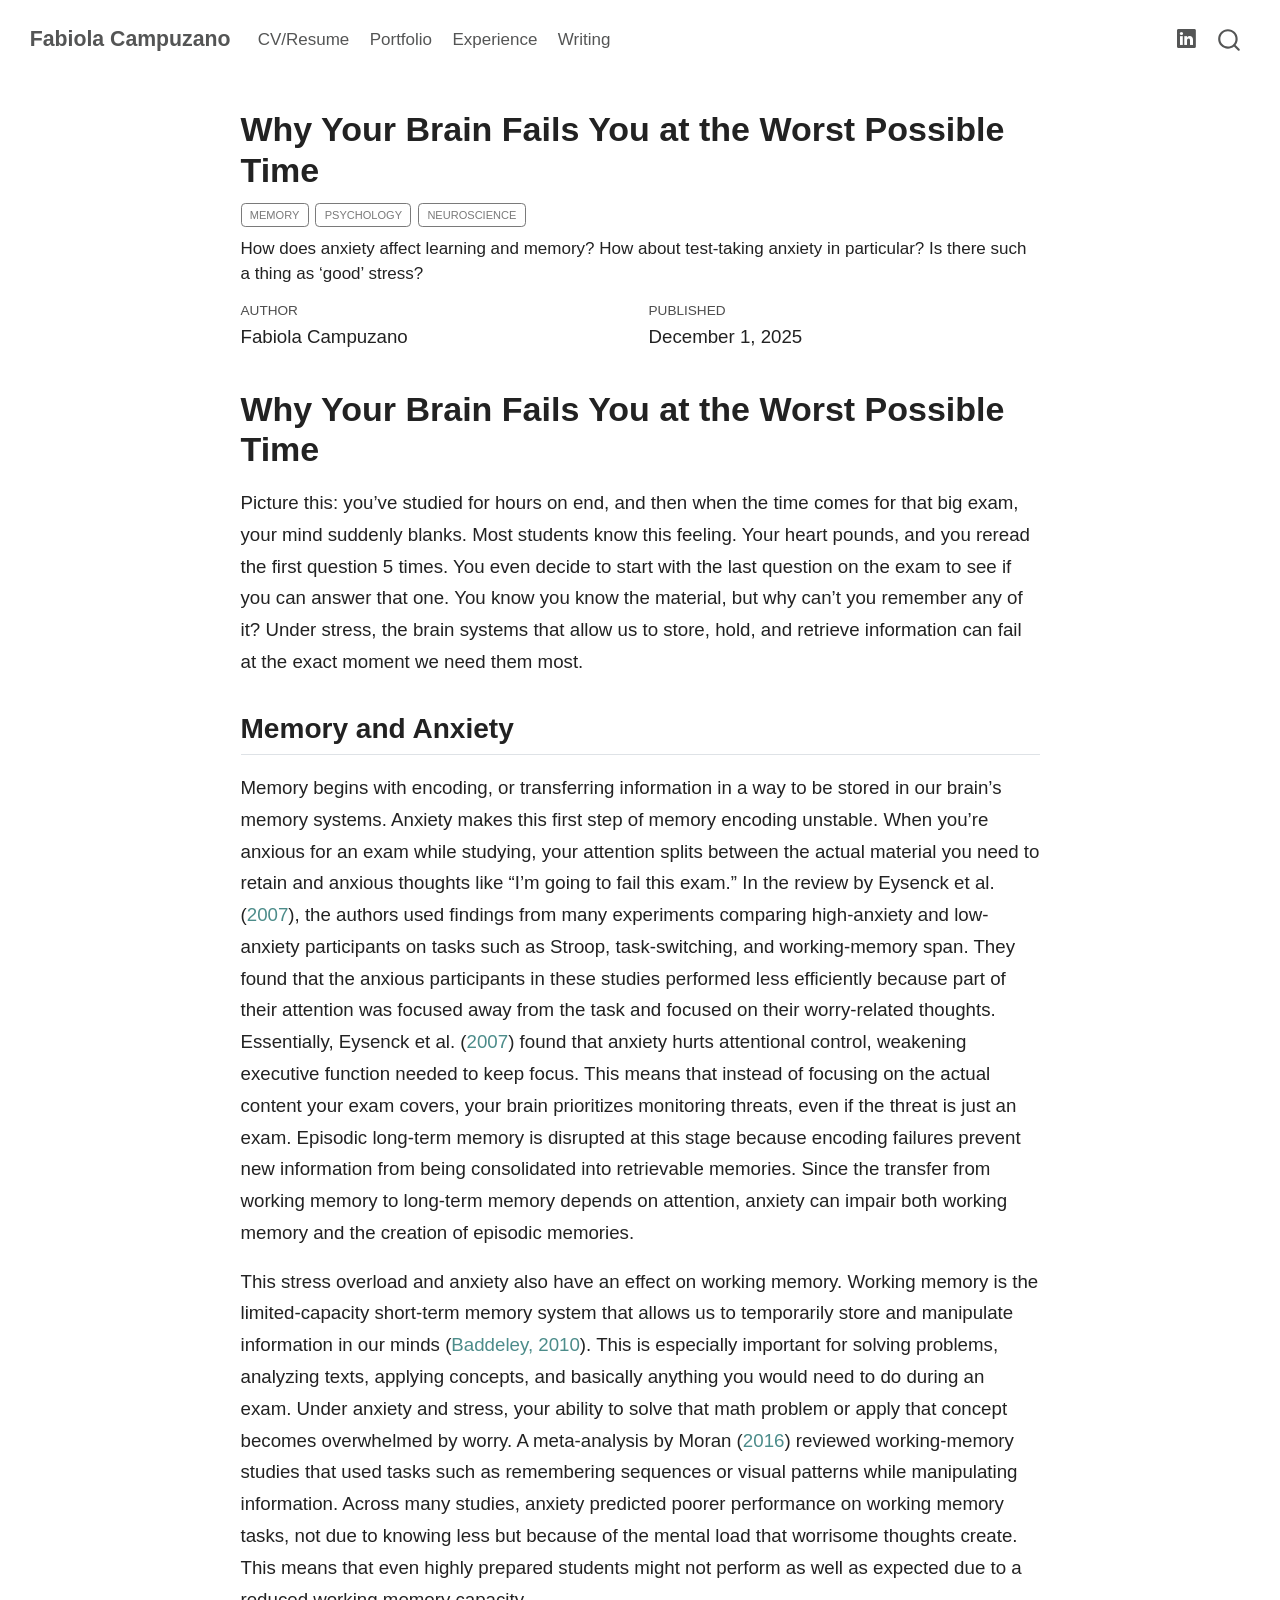
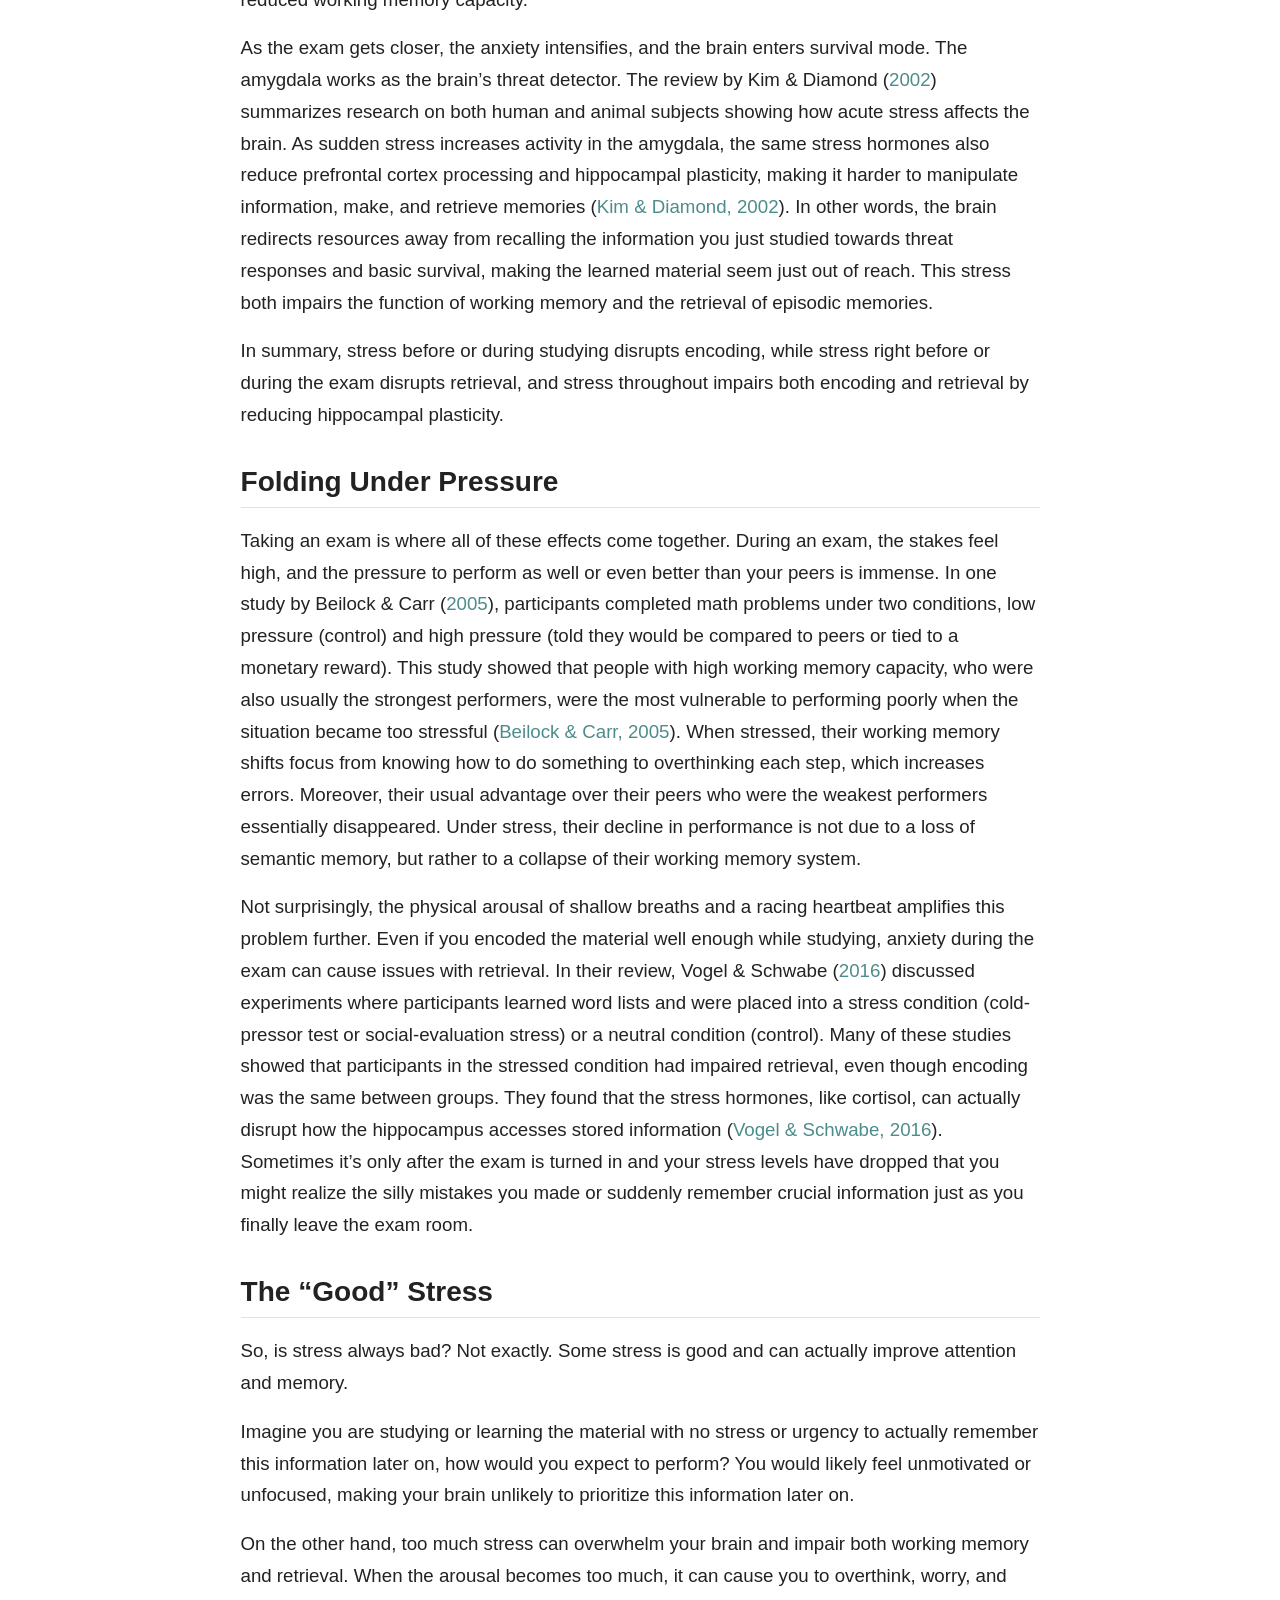
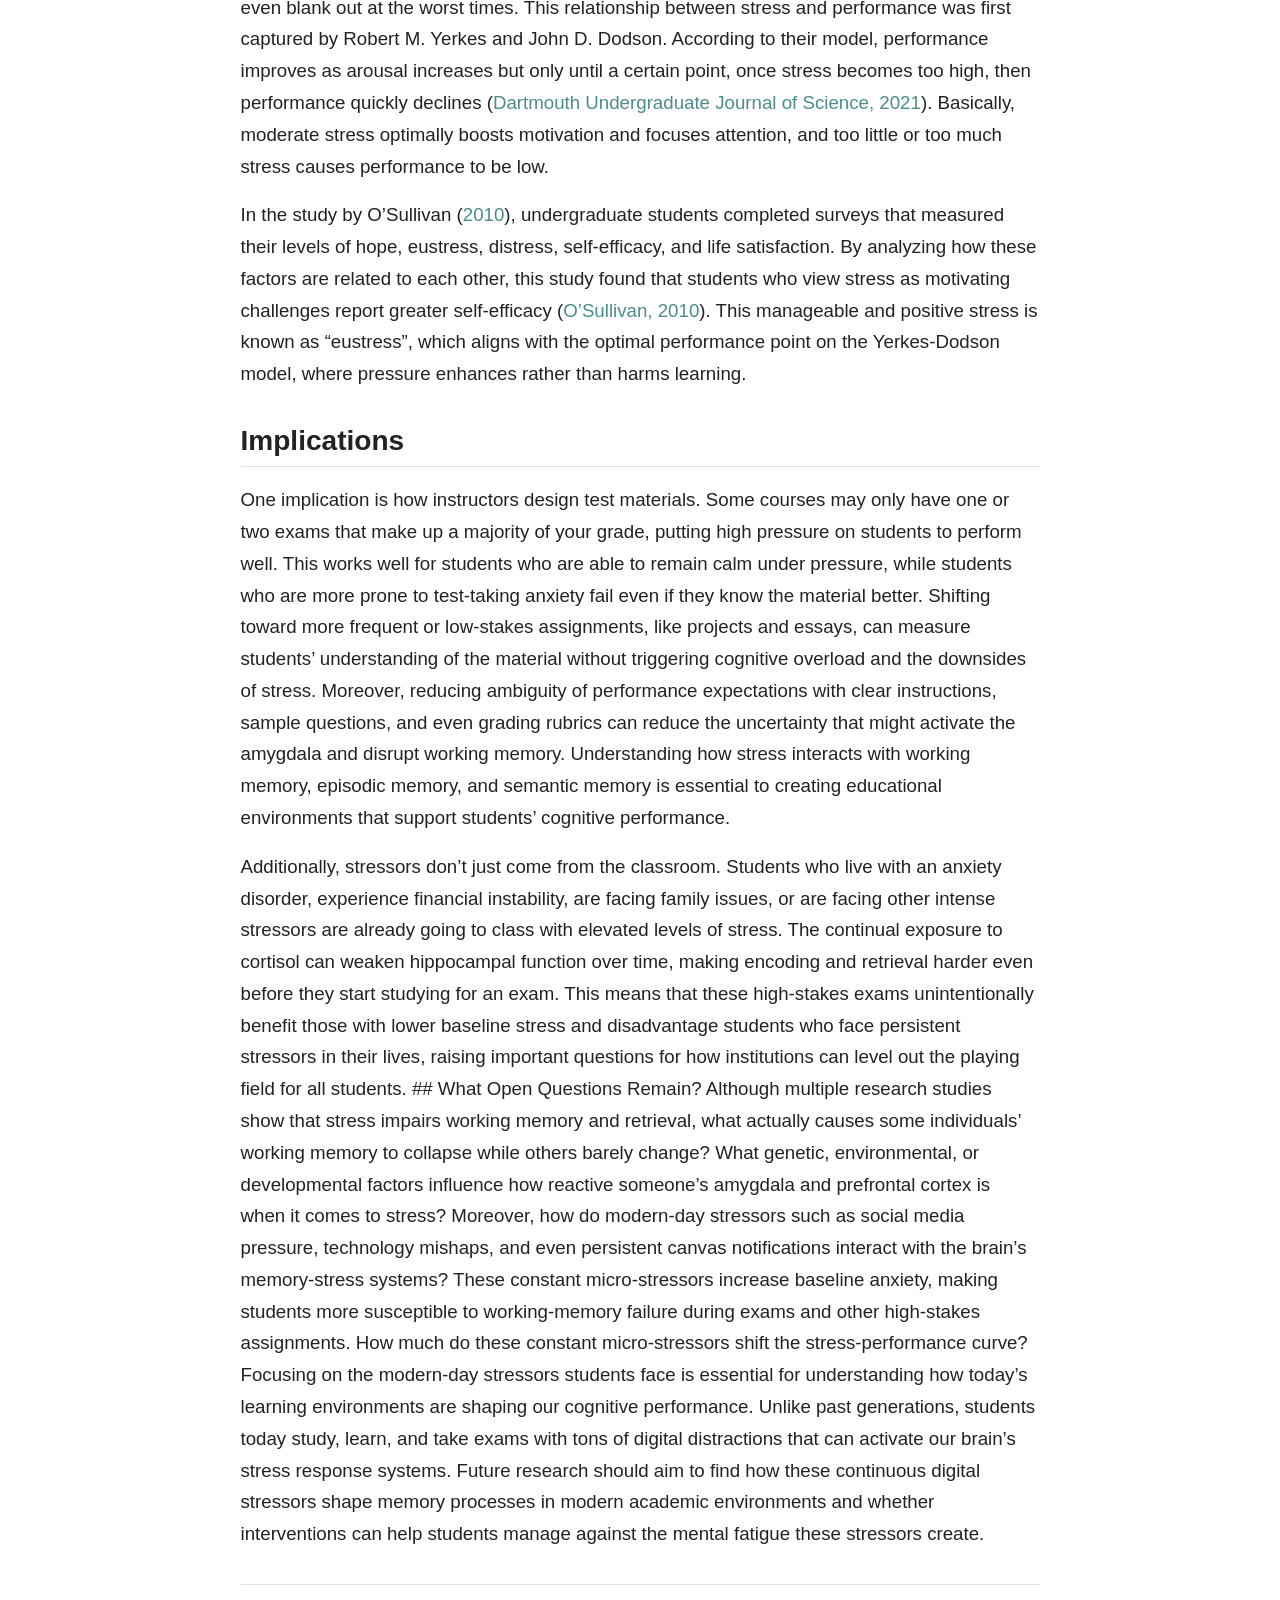
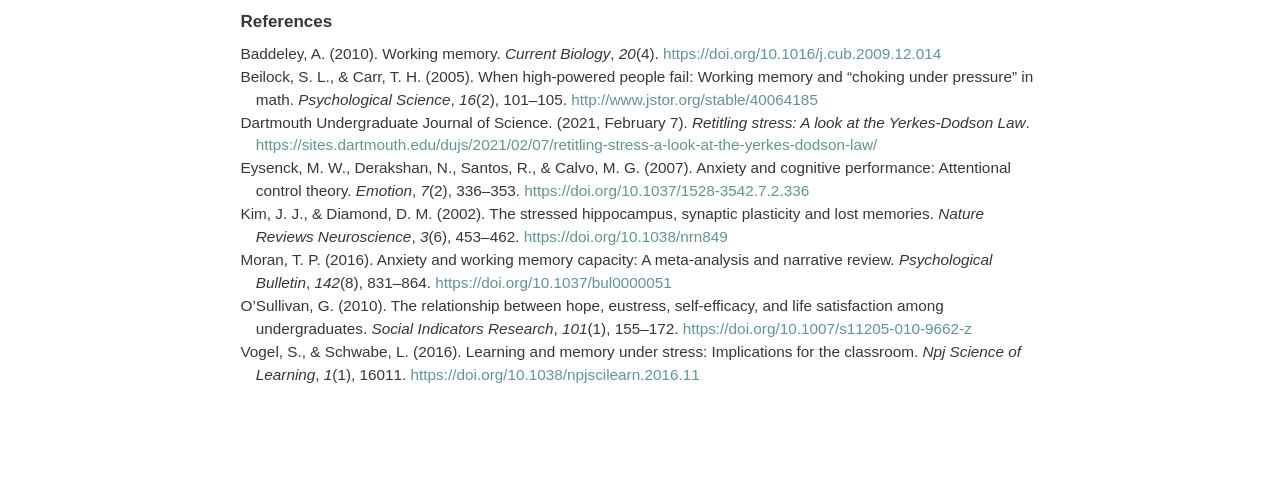
==== docs/articles/stress-memory/index.html @ bc07ebe5 "Add science writing section." ====
<!DOCTYPE html>
<html xmlns="http://www.w3.org/1999/xhtml" lang="en" xml:lang="en"><head>

<meta charset="utf-8">
<meta name="generator" content="quarto-1.8.27">

<meta name="viewport" content="width=device-width, initial-scale=1.0, user-scalable=yes">

<meta name="author" content="Fabiola Campuzano">
<meta name="dcterms.date" content="2025-12-01">
<meta name="description" content="How does anxiety affect learning and memory? How about test-taking anxiety in particular? Is there such a thing as ‘good’ stress?">

<title>Why Your Brain Fails You at the Worst Possible Time – Fabiola Campuzano</title>
<style>
code{white-space: pre-wrap;}
span.smallcaps{font-variant: small-caps;}
div.columns{display: flex; gap: min(4vw, 1.5em);}
div.column{flex: auto; overflow-x: auto;}
div.hanging-indent{margin-left: 1.5em; text-indent: -1.5em;}
ul.task-list{list-style: none;}
ul.task-list li input[type="checkbox"] {
  width: 0.8em;
  margin: 0 0.8em 0.2em -1em; /* quarto-specific, see https://github.com/quarto-dev/quarto-cli/issues/4556 */ 
  vertical-align: middle;
}
/* CSS for citations */
div.csl-bib-body { }
div.csl-entry {
  clear: both;
  margin-bottom: 0em;
}
.hanging-indent div.csl-entry {
  margin-left:2em;
  text-indent:-2em;
}
div.csl-left-margin {
  min-width:2em;
  float:left;
}
div.csl-right-inline {
  margin-left:2em;
  padding-left:1em;
}
div.csl-indent {
  margin-left: 2em;
}</style>


<script src="../../site_libs/quarto-nav/quarto-nav.js"></script>
<script src="../../site_libs/quarto-nav/headroom.min.js"></script>
<script src="../../site_libs/clipboard/clipboard.min.js"></script>
<script src="../../site_libs/quarto-search/autocomplete.umd.js"></script>
<script src="../../site_libs/quarto-search/fuse.min.js"></script>
<script src="../../site_libs/quarto-search/quarto-search.js"></script>
<meta name="quarto:offset" content="../../">
<script src="../../site_libs/quarto-html/quarto.js" type="module"></script>
<script src="../../site_libs/quarto-html/tabsets/tabsets.js" type="module"></script>
<script src="../../site_libs/quarto-html/axe/axe-check.js" type="module"></script>
<script src="../../site_libs/quarto-html/popper.min.js"></script>
<script src="../../site_libs/quarto-html/tippy.umd.min.js"></script>
<script src="../../site_libs/quarto-html/anchor.min.js"></script>
<link href="../../site_libs/quarto-html/tippy.css" rel="stylesheet">
<link href="../../site_libs/quarto-html/quarto-syntax-highlighting-ed96de9b727972fe78a7b5d16c58bf87.css" rel="stylesheet" id="quarto-text-highlighting-styles">
<script src="../../site_libs/bootstrap/bootstrap.min.js"></script>
<link href="../../site_libs/bootstrap/bootstrap-icons.css" rel="stylesheet">
<link href="../../site_libs/bootstrap/bootstrap-5b4ad623e5705c0698d39aec6f10cf02.min.css" rel="stylesheet" append-hash="true" id="quarto-bootstrap" data-mode="light">
<script id="quarto-search-options" type="application/json">{
  "location": "navbar",
  "copy-button": false,
  "collapse-after": 3,
  "panel-placement": "end",
  "type": "overlay",
  "limit": 50,
  "keyboard-shortcut": [
    "f",
    "/",
    "s"
  ],
  "show-item-context": false,
  "language": {
    "search-no-results-text": "No results",
    "search-matching-documents-text": "matching documents",
    "search-copy-link-title": "Copy link to search",
    "search-hide-matches-text": "Hide additional matches",
    "search-more-match-text": "more match in this document",
    "search-more-matches-text": "more matches in this document",
    "search-clear-button-title": "Clear",
    "search-text-placeholder": "",
    "search-detached-cancel-button-title": "Cancel",
    "search-submit-button-title": "Submit",
    "search-label": "Search"
  }
}</script>


<link rel="stylesheet" href="../../styles.css">
</head>

<body class="nav-fixed fullcontent quarto-light">

<div id="quarto-search-results"></div>
  <header id="quarto-header" class="headroom fixed-top">
    <nav class="navbar navbar-expand-lg " data-bs-theme="dark">
      <div class="navbar-container container-fluid">
      <div class="navbar-brand-container mx-auto">
    <a class="navbar-brand" href="../../index.html">
    <span class="navbar-title">Fabiola Campuzano</span>
    </a>
  </div>
            <div id="quarto-search" class="" title="Search"></div>
          <button class="navbar-toggler" type="button" data-bs-toggle="collapse" data-bs-target="#navbarCollapse" aria-controls="navbarCollapse" role="menu" aria-expanded="false" aria-label="Toggle navigation" onclick="if (window.quartoToggleHeadroom) { window.quartoToggleHeadroom(); }">
  <span class="navbar-toggler-icon"></span>
</button>
          <div class="collapse navbar-collapse" id="navbarCollapse">
            <ul class="navbar-nav navbar-nav-scroll me-auto">
  <li class="nav-item">
    <a class="nav-link" href="../../files/fabiola_campuzano_resume.pdf"> 
<span class="menu-text">CV/Resume</span></a>
  </li>  
  <li class="nav-item">
    <a class="nav-link" href="../../projects.html"> 
<span class="menu-text">Portfolio</span></a>
  </li>  
  <li class="nav-item">
    <a class="nav-link" href="../../experience.html"> 
<span class="menu-text">Experience</span></a>
  </li>  
  <li class="nav-item">
    <a class="nav-link" href="../../writing.html"> 
<span class="menu-text">Writing</span></a>
  </li>  
</ul>
            <ul class="navbar-nav navbar-nav-scroll ms-auto">
  <li class="nav-item compact">
    <a class="nav-link" href="https://www.linkedin.com/in/fabiolacampuzano/"> <i class="bi bi-linkedin" role="img">
</i> 
<span class="menu-text"></span></a>
  </li>  
</ul>
          </div> <!-- /navcollapse -->
            <div class="quarto-navbar-tools">
</div>
      </div> <!-- /container-fluid -->
    </nav>
</header>
<!-- content -->
<div id="quarto-content" class="quarto-container page-columns page-rows-contents page-layout-article page-navbar">
<!-- sidebar -->
<!-- margin-sidebar -->
    
<!-- main -->
<main class="content" id="quarto-document-content">

<header id="title-block-header" class="quarto-title-block default">
<div class="quarto-title">
<h1 class="title">Why Your Brain Fails You at the Worst Possible Time</h1>
  <div class="quarto-categories">
    <div class="quarto-category">Memory</div>
    <div class="quarto-category">Psychology</div>
    <div class="quarto-category">Neuroscience</div>
  </div>
  </div>

<div>
  <div class="description">
    How does anxiety affect learning and memory? How about test-taking anxiety in particular? Is there such a thing as ‘good’ stress?
  </div>
</div>


<div class="quarto-title-meta">

    <div>
    <div class="quarto-title-meta-heading">Author</div>
    <div class="quarto-title-meta-contents">
             <p>Fabiola Campuzano </p>
          </div>
  </div>
    
    <div>
    <div class="quarto-title-meta-heading">Published</div>
    <div class="quarto-title-meta-contents">
      <p class="date">December 1, 2025</p>
    </div>
  </div>
  
    
  </div>
  


</header>


<section id="why-your-brain-fails-you-at-the-worst-possible-time" class="level1">
<h1>Why Your Brain Fails You at the Worst Possible Time</h1>
<p>Picture this: you’ve studied for hours on end, and then when the time comes for that big exam, your mind suddenly blanks. Most students know this feeling. Your heart pounds, and you reread the first question 5 times. You even decide to start with the last question on the exam to see if you can answer that one. You know you know the material, but why can’t you remember any of it? Under stress, the brain systems that allow us to store, hold, and retrieve information can fail at the exact moment we need them most.</p>
<section id="memory-and-anxiety" class="level2">
<h2 class="anchored" data-anchor-id="memory-and-anxiety">Memory and Anxiety</h2>
<p>Memory begins with encoding, or transferring information in a way to be stored in our brain’s memory systems. Anxiety makes this first step of memory encoding unstable. When you’re anxious for an exam while studying, your attention splits between the actual material you need to retain and anxious thoughts like “I’m going to fail this exam.” In the review by <span class="citation" data-cites="eysenck2007">Eysenck et al. (<a href="#ref-eysenck2007" role="doc-biblioref">2007</a>)</span>, the authors used findings from many experiments comparing high-anxiety and low-anxiety participants on tasks such as Stroop, task-switching, and working-memory span. They found that the anxious participants in these studies performed less efficiently because part of their attention was focused away from the task and focused on their worry-related thoughts. Essentially, <span class="citation" data-cites="eysenck2007">Eysenck et al. (<a href="#ref-eysenck2007" role="doc-biblioref">2007</a>)</span> found that anxiety hurts attentional control, weakening executive function needed to keep focus. This means that instead of focusing on the actual content your exam covers, your brain prioritizes monitoring threats, even if the threat is just an exam. Episodic long-term memory is disrupted at this stage because encoding failures prevent new information from being consolidated into retrievable memories. Since the transfer from working memory to long-term memory depends on attention, anxiety can impair both working memory and the creation of episodic memories.</p>
<p>This stress overload and anxiety also have an effect on working memory. Working memory is the limited-capacity short-term memory system that allows us to temporarily store and manipulate information in our minds <span class="citation" data-cites="baddeley2010">(<a href="#ref-baddeley2010" role="doc-biblioref">Baddeley, 2010</a>)</span>. This is especially important for solving problems, analyzing texts, applying concepts, and basically anything you would need to do during an exam. Under anxiety and stress, your ability to solve that math problem or apply that concept becomes overwhelmed by worry. A meta-analysis by <span class="citation" data-cites="moran2016">Moran (<a href="#ref-moran2016" role="doc-biblioref">2016</a>)</span> reviewed working-memory studies that used tasks such as remembering sequences or visual patterns while manipulating information. Across many studies, anxiety predicted poorer performance on working memory tasks, not due to knowing less but because of the mental load that worrisome thoughts create. This means that even highly prepared students might not perform as well as expected due to a reduced working memory capacity.</p>
<p>As the exam gets closer, the anxiety intensifies, and the brain enters survival mode. The amygdala works as the brain’s threat detector. The review by <span class="citation" data-cites="kim2002">Kim &amp; Diamond (<a href="#ref-kim2002" role="doc-biblioref">2002</a>)</span> summarizes research on both human and animal subjects showing how acute stress affects the brain. As sudden stress increases activity in the amygdala, the same stress hormones also reduce prefrontal cortex processing and hippocampal plasticity, making it harder to manipulate information, make, and retrieve memories <span class="citation" data-cites="kim2002">(<a href="#ref-kim2002" role="doc-biblioref">Kim &amp; Diamond, 2002</a>)</span>. In other words, the brain redirects resources away from recalling the information you just studied towards threat responses and basic survival, making the learned material seem just out of reach. This stress both impairs the function of working memory and the retrieval of episodic memories.</p>
<p>In summary, stress before or during studying disrupts encoding, while stress right before or during the exam disrupts retrieval, and stress throughout impairs both encoding and retrieval by reducing hippocampal plasticity.</p>
</section>
<section id="folding-under-pressure" class="level2">
<h2 class="anchored" data-anchor-id="folding-under-pressure">Folding Under Pressure</h2>
<p>Taking an exam is where all of these effects come together. During an exam, the stakes feel high, and the pressure to perform as well or even better than your peers is immense. In one study by <span class="citation" data-cites="beilock2005">Beilock &amp; Carr (<a href="#ref-beilock2005" role="doc-biblioref">2005</a>)</span>, participants completed math problems under two conditions, low pressure (control) and high pressure (told they would be compared to peers or tied to a monetary reward). This study showed that people with high working memory capacity, who were also usually the strongest performers, were the most vulnerable to performing poorly when the situation became too stressful <span class="citation" data-cites="beilock2005">(<a href="#ref-beilock2005" role="doc-biblioref">Beilock &amp; Carr, 2005</a>)</span>. When stressed, their working memory shifts focus from knowing how to do something to overthinking each step, which increases errors. Moreover, their usual advantage over their peers who were the weakest performers essentially disappeared. Under stress, their decline in performance is not due to a loss of semantic memory, but rather to a collapse of their working memory system.</p>
<p>Not surprisingly, the physical arousal of shallow breaths and a racing heartbeat amplifies this problem further. Even if you encoded the material well enough while studying, anxiety during the exam can cause issues with retrieval. In their review, <span class="citation" data-cites="vogel2016">Vogel &amp; Schwabe (<a href="#ref-vogel2016" role="doc-biblioref">2016</a>)</span> discussed experiments where participants learned word lists and were placed into a stress condition (cold-pressor test or social-evaluation stress) or a neutral condition (control). Many of these studies showed that participants in the stressed condition had impaired retrieval, even though encoding was the same between groups. They found that the stress hormones, like cortisol, can actually disrupt how the hippocampus accesses stored information <span class="citation" data-cites="vogel2016">(<a href="#ref-vogel2016" role="doc-biblioref">Vogel &amp; Schwabe, 2016</a>)</span>. Sometimes it’s only after the exam is turned in and your stress levels have dropped that you might realize the silly mistakes you made or suddenly remember crucial information just as you finally leave the exam room.</p>
</section>
<section id="the-good-stress" class="level2">
<h2 class="anchored" data-anchor-id="the-good-stress">The “Good” Stress</h2>
<p>So, is stress always bad? Not exactly. Some stress is good and can actually improve attention and memory.</p>
<p>Imagine you are studying or learning the material with no stress or urgency to actually remember this information later on, how would you expect to perform? You would likely feel unmotivated or unfocused, making your brain unlikely to prioritize this information later on.</p>
<p>On the other hand, too much stress can overwhelm your brain and impair both working memory and retrieval. When the arousal becomes too much, it can cause you to overthink, worry, and even blank out at the worst times. This relationship between stress and performance was first captured by Robert M. Yerkes and John D. Dodson. According to their model, performance improves as arousal increases but only until a certain point, once stress becomes too high, then performance quickly declines <span class="citation" data-cites="dartmouth2021">(<a href="#ref-dartmouth2021" role="doc-biblioref">Dartmouth Undergraduate Journal of Science, 2021</a>)</span>. Basically, moderate stress optimally boosts motivation and focuses attention, and too little or too much stress causes performance to be low.</p>
<p>In the study by <span class="citation" data-cites="osullivan2010">O’Sullivan (<a href="#ref-osullivan2010" role="doc-biblioref">2010</a>)</span>, undergraduate students completed surveys that measured their levels of hope, eustress, distress, self-efficacy, and life satisfaction. By analyzing how these factors are related to each other, this study found that students who view stress as motivating challenges report greater self-efficacy <span class="citation" data-cites="osullivan2010">(<a href="#ref-osullivan2010" role="doc-biblioref">O’Sullivan, 2010</a>)</span>. This manageable and positive stress is known as “eustress”, which aligns with the optimal performance point on the Yerkes-Dodson model, where pressure enhances rather than harms learning.</p>
</section>
<section id="implications" class="level2">
<h2 class="anchored" data-anchor-id="implications">Implications</h2>
<p>One implication is how instructors design test materials. Some courses may only have one or two exams that make up a majority of your grade, putting high pressure on students to perform well. This works well for students who are able to remain calm under pressure, while students who are more prone to test-taking anxiety fail even if they know the material better. Shifting toward more frequent or low-stakes assignments, like projects and essays, can measure students’ understanding of the material without triggering cognitive overload and the downsides of stress. Moreover, reducing ambiguity of performance expectations with clear instructions, sample questions, and even grading rubrics can reduce the uncertainty that might activate the amygdala and disrupt working memory. Understanding how stress interacts with working memory, episodic memory, and semantic memory is essential to creating educational environments that support students’ cognitive performance.</p>
<p>Additionally, stressors don’t just come from the classroom. Students who live with an anxiety disorder, experience financial instability, are facing family issues, or are facing other intense stressors are already going to class with elevated levels of stress. The continual exposure to cortisol can weaken hippocampal function over time, making encoding and retrieval harder even before they start studying for an exam. This means that these high-stakes exams unintentionally benefit those with lower baseline stress and disadvantage students who face persistent stressors in their lives, raising important questions for how institutions can level out the playing field for all students. ## What Open Questions Remain? Although multiple research studies show that stress impairs working memory and retrieval, what actually causes some individuals’ working memory to collapse while others barely change? What genetic, environmental, or developmental factors influence how reactive someone’s amygdala and prefrontal cortex is when it comes to stress? Moreover, how do modern-day stressors such as social media pressure, technology mishaps, and even persistent canvas notifications interact with the brain’s memory-stress systems? These constant micro-stressors increase baseline anxiety, making students more susceptible to working-memory failure during exams and other high-stakes assignments. How much do these constant micro-stressors shift the stress-performance curve? Focusing on the modern-day stressors students face is essential for understanding how today’s learning environments are shaping our cognitive performance. Unlike past generations, students today study, learn, and take exams with tons of digital distractions that can activate our brain’s stress response systems. Future research should aim to find how these continuous digital stressors shape memory processes in modern academic environments and whether interventions can help students manage against the mental fatigue these stressors create.</p>



</section>
</section>

<div id="quarto-appendix" class="default"><section class="quarto-appendix-contents" role="doc-bibliography" id="quarto-bibliography"><h2 class="anchored quarto-appendix-heading">References</h2><div id="refs" class="references csl-bib-body hanging-indent" data-entry-spacing="0" data-line-spacing="2" role="list">
<div id="ref-baddeley2010" class="csl-entry" role="listitem">
Baddeley, A. (2010). Working memory. <em>Current Biology</em>, <em>20</em>(4). <a href="https://doi.org/10.1016/j.cub.2009.12.014">https://doi.org/10.1016/j.cub.2009.12.014</a>
</div>
<div id="ref-beilock2005" class="csl-entry" role="listitem">
Beilock, S. L., &amp; Carr, T. H. (2005). When high-powered people fail: Working memory and <span>“choking under pressure”</span> in math. <em>Psychological Science</em>, <em>16</em>(2), 101–105. <a href="http://www.jstor.org/stable/40064185">http://www.jstor.org/stable/40064185</a>
</div>
<div id="ref-dartmouth2021" class="csl-entry" role="listitem">
Dartmouth Undergraduate Journal of Science. (2021, February 7). <em>Retitling stress: A look at the <span>Yerkes-Dodson Law</span></em>. <a href="https://sites.dartmouth.edu/dujs/2021/02/07/retitling-stress-a-look-at-the-yerkes-dodson-law/">https://sites.dartmouth.edu/dujs/2021/02/07/retitling-stress-a-look-at-the-yerkes-dodson-law/</a>
</div>
<div id="ref-eysenck2007" class="csl-entry" role="listitem">
Eysenck, M. W., Derakshan, N., Santos, R., &amp; Calvo, M. G. (2007). Anxiety and cognitive performance: Attentional control theory. <em>Emotion</em>, <em>7</em>(2), 336–353. <a href="https://doi.org/10.1037/1528-3542.7.2.336">https://doi.org/10.1037/1528-3542.7.2.336</a>
</div>
<div id="ref-kim2002" class="csl-entry" role="listitem">
Kim, J. J., &amp; Diamond, D. M. (2002). The stressed hippocampus, synaptic plasticity and lost memories. <em>Nature Reviews Neuroscience</em>, <em>3</em>(6), 453–462. <a href="https://doi.org/10.1038/nrn849">https://doi.org/10.1038/nrn849</a>
</div>
<div id="ref-moran2016" class="csl-entry" role="listitem">
Moran, T. P. (2016). Anxiety and working memory capacity: A meta-analysis and narrative review. <em>Psychological Bulletin</em>, <em>142</em>(8), 831–864. <a href="https://doi.org/10.1037/bul0000051">https://doi.org/10.1037/bul0000051</a>
</div>
<div id="ref-osullivan2010" class="csl-entry" role="listitem">
O’Sullivan, G. (2010). The relationship between hope, eustress, self-efficacy, and life satisfaction among undergraduates. <em>Social Indicators Research</em>, <em>101</em>(1), 155–172. <a href="https://doi.org/10.1007/s11205-010-9662-z">https://doi.org/10.1007/s11205-010-9662-z</a>
</div>
<div id="ref-vogel2016" class="csl-entry" role="listitem">
Vogel, S., &amp; Schwabe, L. (2016). Learning and memory under stress: Implications for the classroom. <em>Npj Science of Learning</em>, <em>1</em>(1), 16011. <a href="https://doi.org/10.1038/npjscilearn.2016.11">https://doi.org/10.1038/npjscilearn.2016.11</a>
</div>
</div></section></div></main> <!-- /main -->
<script id="quarto-html-after-body" type="application/javascript">
  window.document.addEventListener("DOMContentLoaded", function (event) {
    const icon = "";
    const anchorJS = new window.AnchorJS();
    anchorJS.options = {
      placement: 'right',
      icon: icon
    };
    anchorJS.add('.anchored');
    const isCodeAnnotation = (el) => {
      for (const clz of el.classList) {
        if (clz.startsWith('code-annotation-')) {                     
          return true;
        }
      }
      return false;
    }
    const onCopySuccess = function(e) {
      // button target
      const button = e.trigger;
      // don't keep focus
      button.blur();
      // flash "checked"
      button.classList.add('code-copy-button-checked');
      var currentTitle = button.getAttribute("title");
      button.setAttribute("title", "Copied!");
      let tooltip;
      if (window.bootstrap) {
        button.setAttribute("data-bs-toggle", "tooltip");
        button.setAttribute("data-bs-placement", "left");
        button.setAttribute("data-bs-title", "Copied!");
        tooltip = new bootstrap.Tooltip(button, 
          { trigger: "manual", 
            customClass: "code-copy-button-tooltip",
            offset: [0, -8]});
        tooltip.show();    
      }
      setTimeout(function() {
        if (tooltip) {
          tooltip.hide();
          button.removeAttribute("data-bs-title");
          button.removeAttribute("data-bs-toggle");
          button.removeAttribute("data-bs-placement");
        }
        button.setAttribute("title", currentTitle);
        button.classList.remove('code-copy-button-checked');
      }, 1000);
      // clear code selection
      e.clearSelection();
    }
    const getTextToCopy = function(trigger) {
      const outerScaffold = trigger.parentElement.cloneNode(true);
      const codeEl = outerScaffold.querySelector('code');
      for (const childEl of codeEl.children) {
        if (isCodeAnnotation(childEl)) {
          childEl.remove();
        }
      }
      return codeEl.innerText;
    }
    const clipboard = new window.ClipboardJS('.code-copy-button:not([data-in-quarto-modal])', {
      text: getTextToCopy
    });
    clipboard.on('success', onCopySuccess);
    if (window.document.getElementById('quarto-embedded-source-code-modal')) {
      const clipboardModal = new window.ClipboardJS('.code-copy-button[data-in-quarto-modal]', {
        text: getTextToCopy,
        container: window.document.getElementById('quarto-embedded-source-code-modal')
      });
      clipboardModal.on('success', onCopySuccess);
    }
      var localhostRegex = new RegExp(/^(?:http|https):\/\/localhost\:?[0-9]*\//);
      var mailtoRegex = new RegExp(/^mailto:/);
        var filterRegex = new RegExp('/' + window.location.host + '/');
      var isInternal = (href) => {
          return filterRegex.test(href) || localhostRegex.test(href) || mailtoRegex.test(href);
      }
      // Inspect non-navigation links and adorn them if external
     var links = window.document.querySelectorAll('a[href]:not(.nav-link):not(.navbar-brand):not(.toc-action):not(.sidebar-link):not(.sidebar-item-toggle):not(.pagination-link):not(.no-external):not([aria-hidden]):not(.dropdown-item):not(.quarto-navigation-tool):not(.about-link)');
      for (var i=0; i<links.length; i++) {
        const link = links[i];
        if (!isInternal(link.href)) {
          // undo the damage that might have been done by quarto-nav.js in the case of
          // links that we want to consider external
          if (link.dataset.originalHref !== undefined) {
            link.href = link.dataset.originalHref;
          }
        }
      }
    function tippyHover(el, contentFn, onTriggerFn, onUntriggerFn) {
      const config = {
        allowHTML: true,
        maxWidth: 500,
        delay: 100,
        arrow: false,
        appendTo: function(el) {
            return el.parentElement;
        },
        interactive: true,
        interactiveBorder: 10,
        theme: 'quarto',
        placement: 'bottom-start',
      };
      if (contentFn) {
        config.content = contentFn;
      }
      if (onTriggerFn) {
        config.onTrigger = onTriggerFn;
      }
      if (onUntriggerFn) {
        config.onUntrigger = onUntriggerFn;
      }
      window.tippy(el, config); 
    }
    const noterefs = window.document.querySelectorAll('a[role="doc-noteref"]');
    for (var i=0; i<noterefs.length; i++) {
      const ref = noterefs[i];
      tippyHover(ref, function() {
        // use id or data attribute instead here
        let href = ref.getAttribute('data-footnote-href') || ref.getAttribute('href');
        try { href = new URL(href).hash; } catch {}
        const id = href.replace(/^#\/?/, "");
        const note = window.document.getElementById(id);
        if (note) {
          return note.innerHTML;
        } else {
          return "";
        }
      });
    }
    const xrefs = window.document.querySelectorAll('a.quarto-xref');
    const processXRef = (id, note) => {
      // Strip column container classes
      const stripColumnClz = (el) => {
        el.classList.remove("page-full", "page-columns");
        if (el.children) {
          for (const child of el.children) {
            stripColumnClz(child);
          }
        }
      }
      stripColumnClz(note)
      if (id === null || id.startsWith('sec-')) {
        // Special case sections, only their first couple elements
        const container = document.createElement("div");
        if (note.children && note.children.length > 2) {
          container.appendChild(note.children[0].cloneNode(true));
          for (let i = 1; i < note.children.length; i++) {
            const child = note.children[i];
            if (child.tagName === "P" && child.innerText === "") {
              continue;
            } else {
              container.appendChild(child.cloneNode(true));
              break;
            }
          }
          if (window.Quarto?.typesetMath) {
            window.Quarto.typesetMath(container);
          }
          return container.innerHTML
        } else {
          if (window.Quarto?.typesetMath) {
            window.Quarto.typesetMath(note);
          }
          return note.innerHTML;
        }
      } else {
        // Remove any anchor links if they are present
        const anchorLink = note.querySelector('a.anchorjs-link');
        if (anchorLink) {
          anchorLink.remove();
        }
        if (window.Quarto?.typesetMath) {
          window.Quarto.typesetMath(note);
        }
        if (note.classList.contains("callout")) {
          return note.outerHTML;
        } else {
          return note.innerHTML;
        }
      }
    }
    for (var i=0; i<xrefs.length; i++) {
      const xref = xrefs[i];
      tippyHover(xref, undefined, function(instance) {
        instance.disable();
        let url = xref.getAttribute('href');
        let hash = undefined; 
        if (url.startsWith('#')) {
          hash = url;
        } else {
          try { hash = new URL(url).hash; } catch {}
        }
        if (hash) {
          const id = hash.replace(/^#\/?/, "");
          const note = window.document.getElementById(id);
          if (note !== null) {
            try {
              const html = processXRef(id, note.cloneNode(true));
              instance.setContent(html);
            } finally {
              instance.enable();
              instance.show();
            }
          } else {
            // See if we can fetch this
            fetch(url.split('#')[0])
            .then(res => res.text())
            .then(html => {
              const parser = new DOMParser();
              const htmlDoc = parser.parseFromString(html, "text/html");
              const note = htmlDoc.getElementById(id);
              if (note !== null) {
                const html = processXRef(id, note);
                instance.setContent(html);
              } 
            }).finally(() => {
              instance.enable();
              instance.show();
            });
          }
        } else {
          // See if we can fetch a full url (with no hash to target)
          // This is a special case and we should probably do some content thinning / targeting
          fetch(url)
          .then(res => res.text())
          .then(html => {
            const parser = new DOMParser();
            const htmlDoc = parser.parseFromString(html, "text/html");
            const note = htmlDoc.querySelector('main.content');
            if (note !== null) {
              // This should only happen for chapter cross references
              // (since there is no id in the URL)
              // remove the first header
              if (note.children.length > 0 && note.children[0].tagName === "HEADER") {
                note.children[0].remove();
              }
              const html = processXRef(null, note);
              instance.setContent(html);
            } 
          }).finally(() => {
            instance.enable();
            instance.show();
          });
        }
      }, function(instance) {
      });
    }
        let selectedAnnoteEl;
        const selectorForAnnotation = ( cell, annotation) => {
          let cellAttr = 'data-code-cell="' + cell + '"';
          let lineAttr = 'data-code-annotation="' +  annotation + '"';
          const selector = 'span[' + cellAttr + '][' + lineAttr + ']';
          return selector;
        }
        const selectCodeLines = (annoteEl) => {
          const doc = window.document;
          const targetCell = annoteEl.getAttribute("data-target-cell");
          const targetAnnotation = annoteEl.getAttribute("data-target-annotation");
          const annoteSpan = window.document.querySelector(selectorForAnnotation(targetCell, targetAnnotation));
          const lines = annoteSpan.getAttribute("data-code-lines").split(",");
          const lineIds = lines.map((line) => {
            return targetCell + "-" + line;
          })
          let top = null;
          let height = null;
          let parent = null;
          if (lineIds.length > 0) {
              //compute the position of the single el (top and bottom and make a div)
              const el = window.document.getElementById(lineIds[0]);
              top = el.offsetTop;
              height = el.offsetHeight;
              parent = el.parentElement.parentElement;
            if (lineIds.length > 1) {
              const lastEl = window.document.getElementById(lineIds[lineIds.length - 1]);
              const bottom = lastEl.offsetTop + lastEl.offsetHeight;
              height = bottom - top;
            }
            if (top !== null && height !== null && parent !== null) {
              // cook up a div (if necessary) and position it 
              let div = window.document.getElementById("code-annotation-line-highlight");
              if (div === null) {
                div = window.document.createElement("div");
                div.setAttribute("id", "code-annotation-line-highlight");
                div.style.position = 'absolute';
                parent.appendChild(div);
              }
              div.style.top = top - 2 + "px";
              div.style.height = height + 4 + "px";
              div.style.left = 0;
              let gutterDiv = window.document.getElementById("code-annotation-line-highlight-gutter");
              if (gutterDiv === null) {
                gutterDiv = window.document.createElement("div");
                gutterDiv.setAttribute("id", "code-annotation-line-highlight-gutter");
                gutterDiv.style.position = 'absolute';
                const codeCell = window.document.getElementById(targetCell);
                const gutter = codeCell.querySelector('.code-annotation-gutter');
                gutter.appendChild(gutterDiv);
              }
              gutterDiv.style.top = top - 2 + "px";
              gutterDiv.style.height = height + 4 + "px";
            }
            selectedAnnoteEl = annoteEl;
          }
        };
        const unselectCodeLines = () => {
          const elementsIds = ["code-annotation-line-highlight", "code-annotation-line-highlight-gutter"];
          elementsIds.forEach((elId) => {
            const div = window.document.getElementById(elId);
            if (div) {
              div.remove();
            }
          });
          selectedAnnoteEl = undefined;
        };
          // Handle positioning of the toggle
      window.addEventListener(
        "resize",
        throttle(() => {
          elRect = undefined;
          if (selectedAnnoteEl) {
            selectCodeLines(selectedAnnoteEl);
          }
        }, 10)
      );
      function throttle(fn, ms) {
      let throttle = false;
      let timer;
        return (...args) => {
          if(!throttle) { // first call gets through
              fn.apply(this, args);
              throttle = true;
          } else { // all the others get throttled
              if(timer) clearTimeout(timer); // cancel #2
              timer = setTimeout(() => {
                fn.apply(this, args);
                timer = throttle = false;
              }, ms);
          }
        };
      }
        // Attach click handler to the DT
        const annoteDls = window.document.querySelectorAll('dt[data-target-cell]');
        for (const annoteDlNode of annoteDls) {
          annoteDlNode.addEventListener('click', (event) => {
            const clickedEl = event.target;
            if (clickedEl !== selectedAnnoteEl) {
              unselectCodeLines();
              const activeEl = window.document.querySelector('dt[data-target-cell].code-annotation-active');
              if (activeEl) {
                activeEl.classList.remove('code-annotation-active');
              }
              selectCodeLines(clickedEl);
              clickedEl.classList.add('code-annotation-active');
            } else {
              // Unselect the line
              unselectCodeLines();
              clickedEl.classList.remove('code-annotation-active');
            }
          });
        }
    const findCites = (el) => {
      const parentEl = el.parentElement;
      if (parentEl) {
        const cites = parentEl.dataset.cites;
        if (cites) {
          return {
            el,
            cites: cites.split(' ')
          };
        } else {
          return findCites(el.parentElement)
        }
      } else {
        return undefined;
      }
    };
    var bibliorefs = window.document.querySelectorAll('a[role="doc-biblioref"]');
    for (var i=0; i<bibliorefs.length; i++) {
      const ref = bibliorefs[i];
      const citeInfo = findCites(ref);
      if (citeInfo) {
        tippyHover(citeInfo.el, function() {
          var popup = window.document.createElement('div');
          citeInfo.cites.forEach(function(cite) {
            var citeDiv = window.document.createElement('div');
            citeDiv.classList.add('hanging-indent');
            citeDiv.classList.add('csl-entry');
            var biblioDiv = window.document.getElementById('ref-' + cite);
            if (biblioDiv) {
              citeDiv.innerHTML = biblioDiv.innerHTML;
            }
            popup.appendChild(citeDiv);
          });
          return popup.innerHTML;
        });
      }
    }
  });
  </script>
</div> <!-- /content -->




</body></html>
---- docs/site_libs/quarto-html/tippy.css ----
.tippy-box[data-animation=fade][data-state=hidden]{opacity:0}[data-tippy-root]{max-width:calc(100vw - 10px)}.tippy-box{position:relative;background-color:#333;color:#fff;border-radius:4px;font-size:14px;line-height:1.4;white-space:normal;outline:0;transition-property:transform,visibility,opacity}.tippy-box[data-placement^=top]>.tippy-arrow{bottom:0}.tippy-box[data-placement^=top]>.tippy-arrow:before{bottom:-7px;left:0;border-width:8px 8px 0;border-top-color:initial;transform-origin:center top}.tippy-box[data-placement^=bottom]>.tippy-arrow{top:0}.tippy-box[data-placement^=bottom]>.tippy-arrow:before{top:-7px;left:0;border-width:0 8px 8px;border-bottom-color:initial;transform-origin:center bottom}.tippy-box[data-placement^=left]>.tippy-arrow{right:0}.tippy-box[data-placement^=left]>.tippy-arrow:before{border-width:8px 0 8px 8px;border-left-color:initial;right:-7px;transform-origin:center left}.tippy-box[data-placement^=right]>.tippy-arrow{left:0}.tippy-box[data-placement^=right]>.tippy-arrow:before{left:-7px;border-width:8px 8px 8px 0;border-right-color:initial;transform-origin:center right}.tippy-box[data-inertia][data-state=visible]{transition-timing-function:cubic-bezier(.54,1.5,.38,1.11)}.tippy-arrow{width:16px;height:16px;color:#333}.tippy-arrow:before{content:"";position:absolute;border-color:transparent;border-style:solid}.tippy-content{position:relative;padding:5px 9px;z-index:1}
---- docs/site_libs/quarto-html/quarto-syntax-highlighting-ed96de9b727972fe78a7b5d16c58bf87.css ----
/* quarto syntax highlight colors */
:root {
  --quarto-hl-ot-color: #003B4F;
  --quarto-hl-at-color: #657422;
  --quarto-hl-ss-color: #20794D;
  --quarto-hl-an-color: #5E5E5E;
  --quarto-hl-fu-color: #4758AB;
  --quarto-hl-st-color: #20794D;
  --quarto-hl-cf-color: #003B4F;
  --quarto-hl-op-color: #5E5E5E;
  --quarto-hl-er-color: #AD0000;
  --quarto-hl-bn-color: #AD0000;
  --quarto-hl-al-color: #AD0000;
  --quarto-hl-va-color: #111111;
  --quarto-hl-bu-color: inherit;
  --quarto-hl-ex-color: inherit;
  --quarto-hl-pp-color: #AD0000;
  --quarto-hl-in-color: #5E5E5E;
  --quarto-hl-vs-color: #20794D;
  --quarto-hl-wa-color: #5E5E5E;
  --quarto-hl-do-color: #5E5E5E;
  --quarto-hl-im-color: #00769E;
  --quarto-hl-ch-color: #20794D;
  --quarto-hl-dt-color: #AD0000;
  --quarto-hl-fl-color: #AD0000;
  --quarto-hl-co-color: #5E5E5E;
  --quarto-hl-cv-color: #5E5E5E;
  --quarto-hl-cn-color: #8f5902;
  --quarto-hl-sc-color: #5E5E5E;
  --quarto-hl-dv-color: #AD0000;
  --quarto-hl-kw-color: #003B4F;
}

/* other quarto variables */
:root {
  --quarto-font-monospace: SFMono-Regular, Menlo, Monaco, Consolas, "Liberation Mono", "Courier New", monospace;
}

/* syntax highlight based on Pandoc's rules */
pre > code.sourceCode > span {
  color: #003B4F;
}

code.sourceCode > span {
  color: #003B4F;
}

div.sourceCode,
div.sourceCode pre.sourceCode {
  color: #003B4F;
}

/* Normal */
code span {
  color: #003B4F;
}

/* Alert */
code span.al {
  color: #AD0000;
  font-style: inherit;
}

/* Annotation */
code span.an {
  color: #5E5E5E;
  font-style: inherit;
}

/* Attribute */
code span.at {
  color: #657422;
  font-style: inherit;
}

/* BaseN */
code span.bn {
  color: #AD0000;
  font-style: inherit;
}

/* BuiltIn */
code span.bu {
  font-style: inherit;
}

/* ControlFlow */
code span.cf {
  color: #003B4F;
  font-weight: bold;
  font-style: inherit;
}

/* Char */
code span.ch {
  color: #20794D;
  font-style: inherit;
}

/* Constant */
code span.cn {
  color: #8f5902;
  font-style: inherit;
}

/* Comment */
code span.co {
  color: #5E5E5E;
  font-style: inherit;
}

/* CommentVar */
code span.cv {
  color: #5E5E5E;
  font-style: italic;
}

/* Documentation */
code span.do {
  color: #5E5E5E;
  font-style: italic;
}

/* DataType */
code span.dt {
  color: #AD0000;
  font-style: inherit;
}

/* DecVal */
code span.dv {
  color: #AD0000;
  font-style: inherit;
}

/* Error */
code span.er {
  color: #AD0000;
  font-style: inherit;
}

/* Extension */
code span.ex {
  font-style: inherit;
}

/* Float */
code span.fl {
  color: #AD0000;
  font-style: inherit;
}

/* Function */
code span.fu {
  color: #4758AB;
  font-style: inherit;
}

/* Import */
code span.im {
  color: #00769E;
  font-style: inherit;
}

/* Information */
code span.in {
  color: #5E5E5E;
  font-style: inherit;
}

/* Keyword */
code span.kw {
  color: #003B4F;
  font-weight: bold;
  font-style: inherit;
}

/* Operator */
code span.op {
  color: #5E5E5E;
  font-style: inherit;
}

/* Other */
code span.ot {
  color: #003B4F;
  font-style: inherit;
}

/* Preprocessor */
code span.pp {
  color: #AD0000;
  font-style: inherit;
}

/* SpecialChar */
code span.sc {
  color: #5E5E5E;
  font-style: inherit;
}

/* SpecialString */
code span.ss {
  color: #20794D;
  font-style: inherit;
}

/* String */
code span.st {
  color: #20794D;
  font-style: inherit;
}

/* Variable */
code span.va {
  color: #111111;
  font-style: inherit;
}

/* VerbatimString */
code span.vs {
  color: #20794D;
  font-style: inherit;
}

/* Warning */
code span.wa {
  color: #5E5E5E;
  font-style: italic;
}

.prevent-inlining {
  content: "</";
}

/*# sourceMappingURL=0920dd6d7437995b8cdf7429764427b1.css.map */
---- docs/styles.css ----
body {
  font-family: Arial, Helvetica, sans-serif;
  color: #222;
  background-color: #ffffff;
}

.navbar {
  background-color: #ffffff;
  border-bottom: none;
  padding-top: 1rem;
  padding-bottom: 1rem;
}

.navbar-brand {
  font-weight: 700;
}

.profile-layout {
  display: grid;
  grid-template-columns: 280px 1fr;
  gap: 4rem;
  max-width: 1200px;
  margin: 3rem auto;
  padding: 0 2rem;
}

.profile-sidebar {
  font-size: 0.95rem;
}

.profile-main {
  max-width: 800px;
}

.profile-image {
  width: 220px;
  height: 220px;
  object-fit: cover;
  border-radius: 50%;
  margin-bottom: 1rem;
}

.profile-main h1 {
  font-size: 2.5rem;
  font-weight: 700;
  margin-bottom: 0.5rem;
}

.profile-main h2 {
  font-size: 2rem;
  font-weight: 700;
  margin-top: 2rem;
}

.profile-sidebar h3 {
  font-size: 1.4rem;
  font-weight: 700;
}

a {
  color: #4c8c8a;
  text-decoration: none;
}

a:hover {
  text-decoration: underline;
}

p {
  font-size: 1.1rem;
  line-height: 1.7;
}

@media (max-width: 800px) {
  .profile-layout {
    grid-template-columns: 1fr;
    gap: 2rem;
  }

  .profile-image {
    width: 180px;
    height: 180px;
  }
}
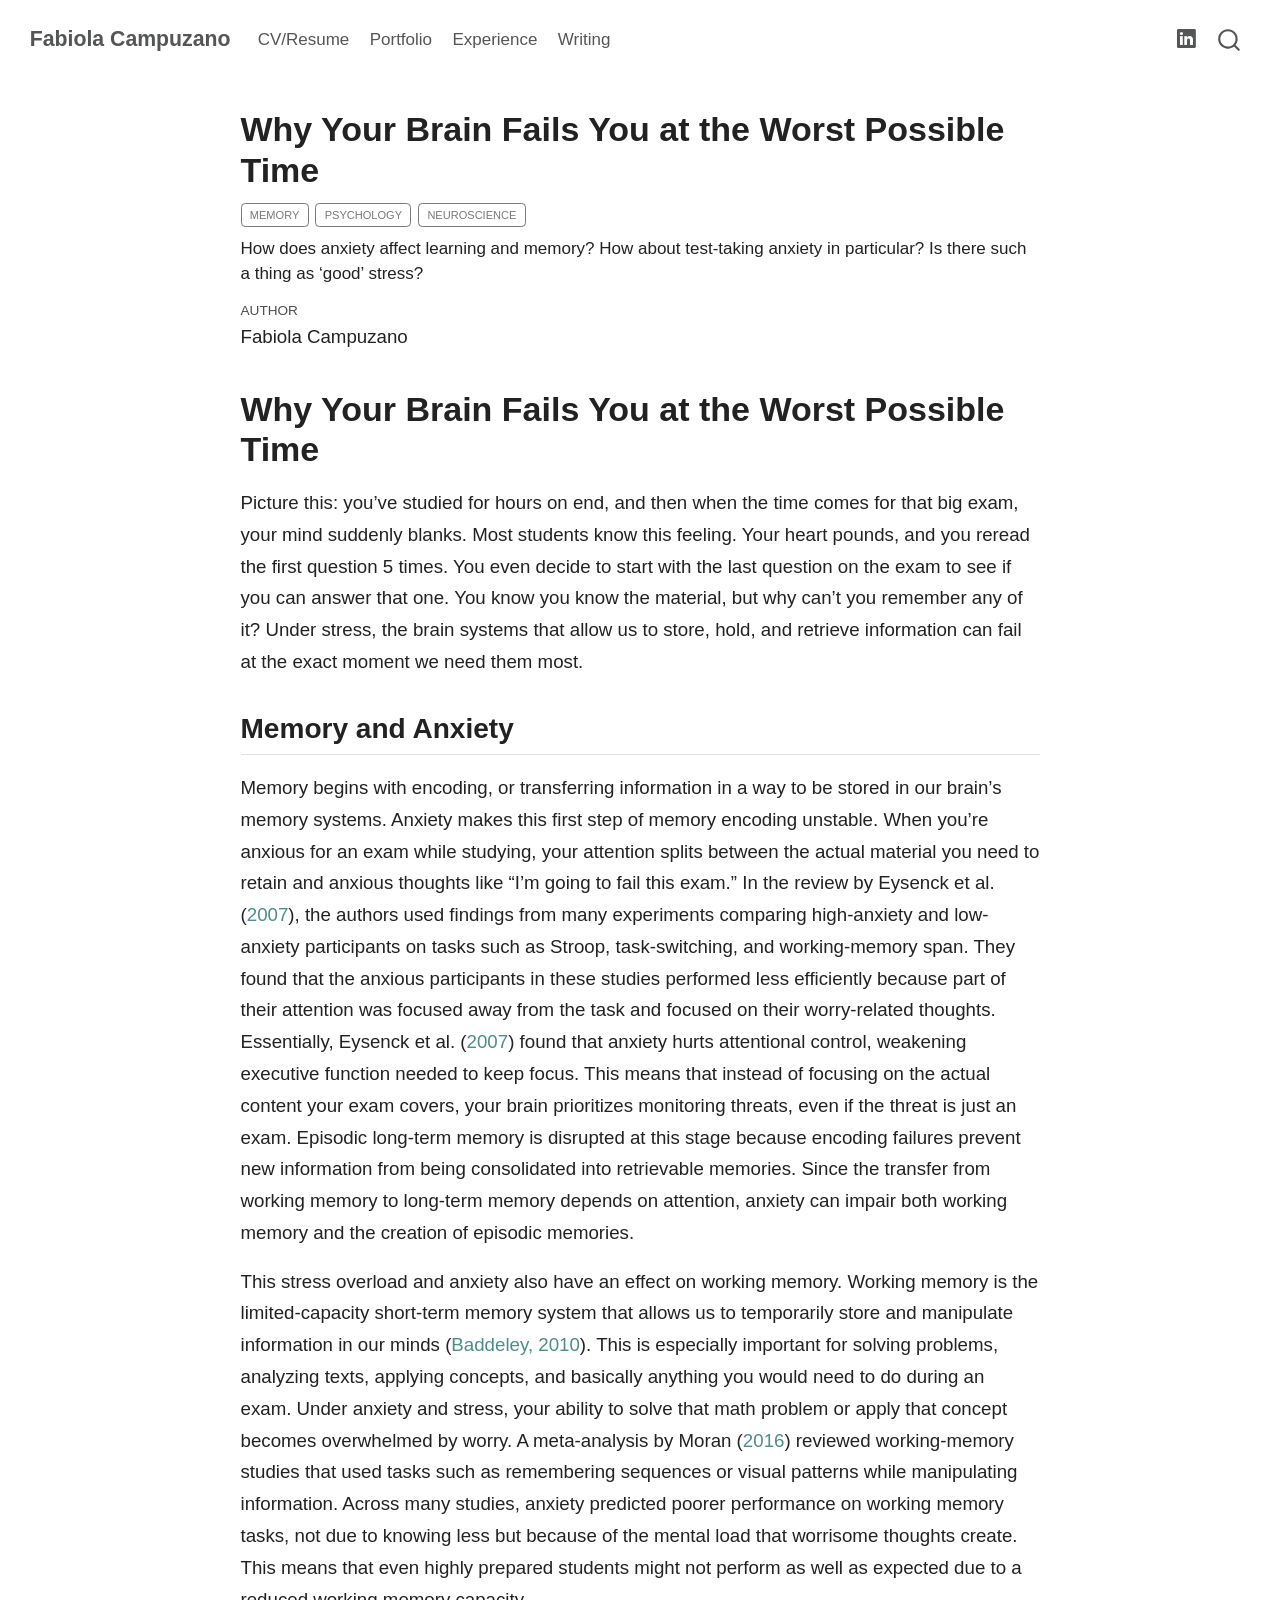
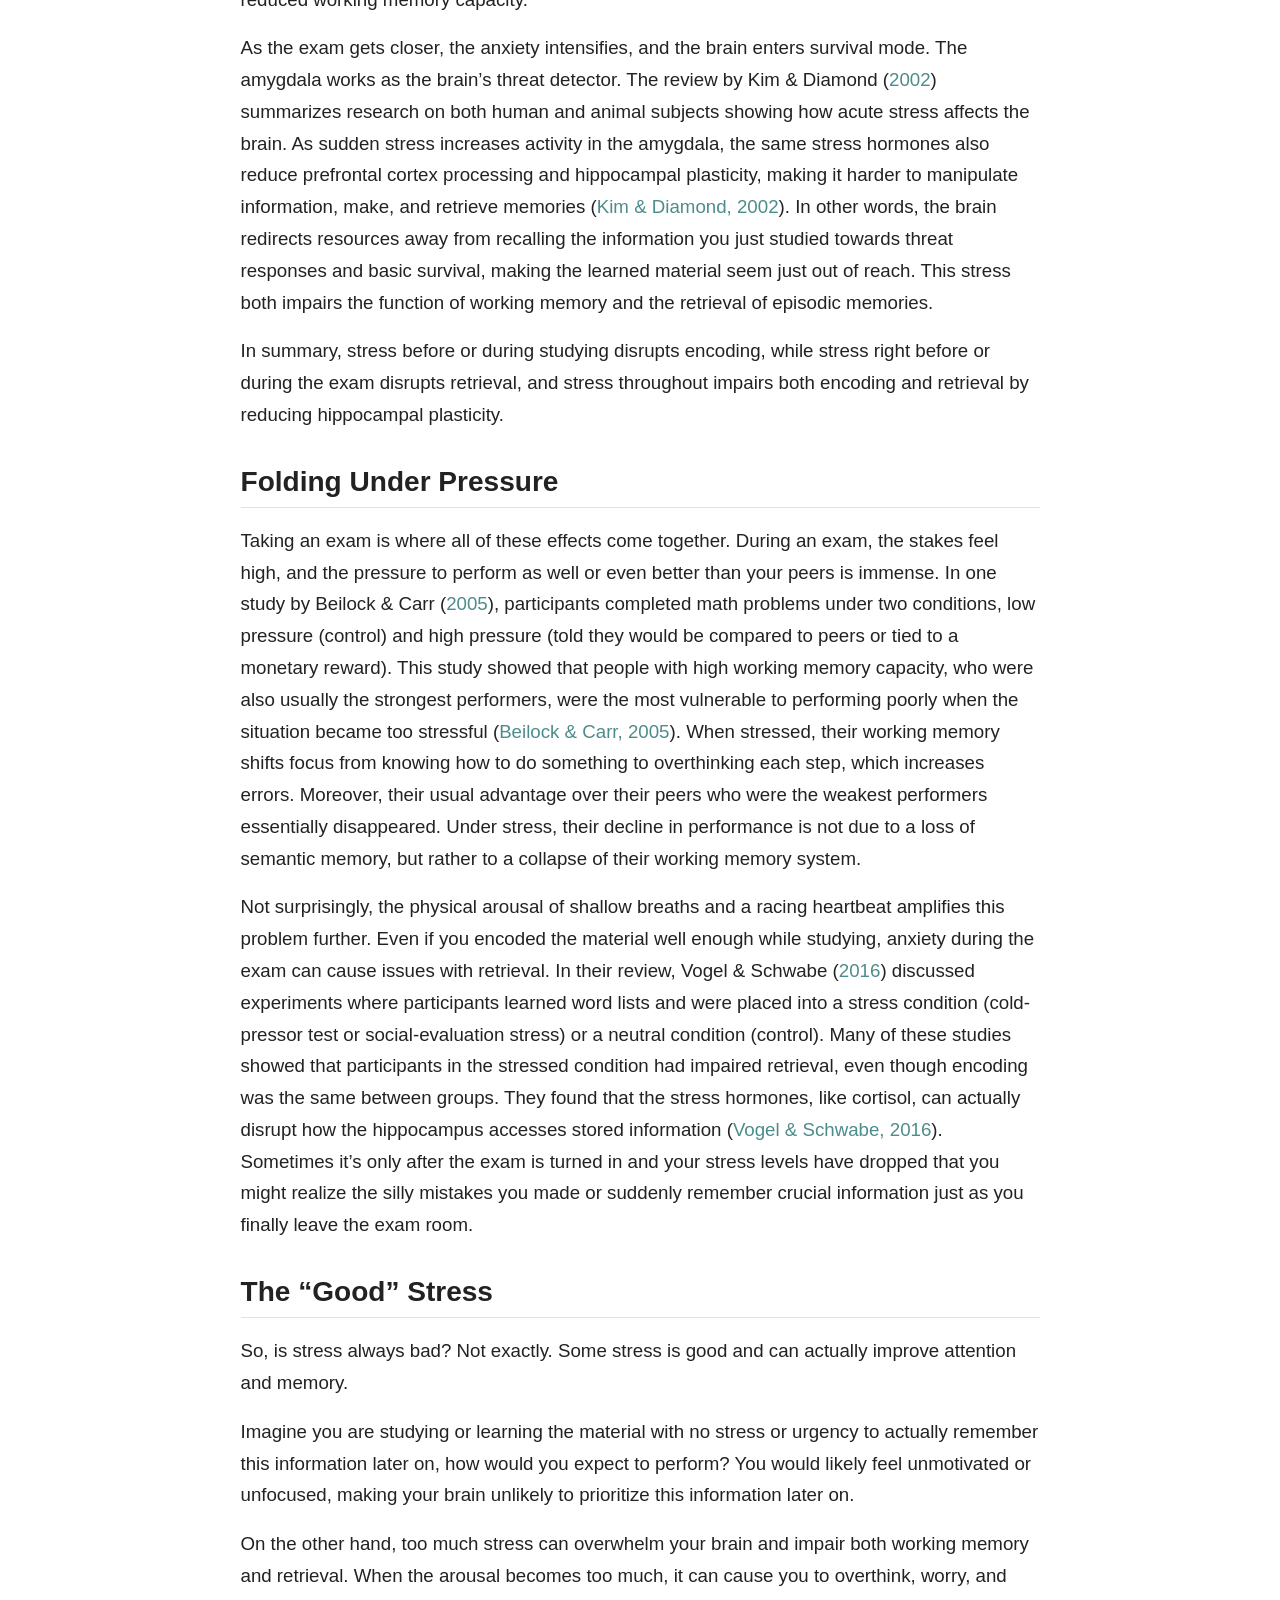
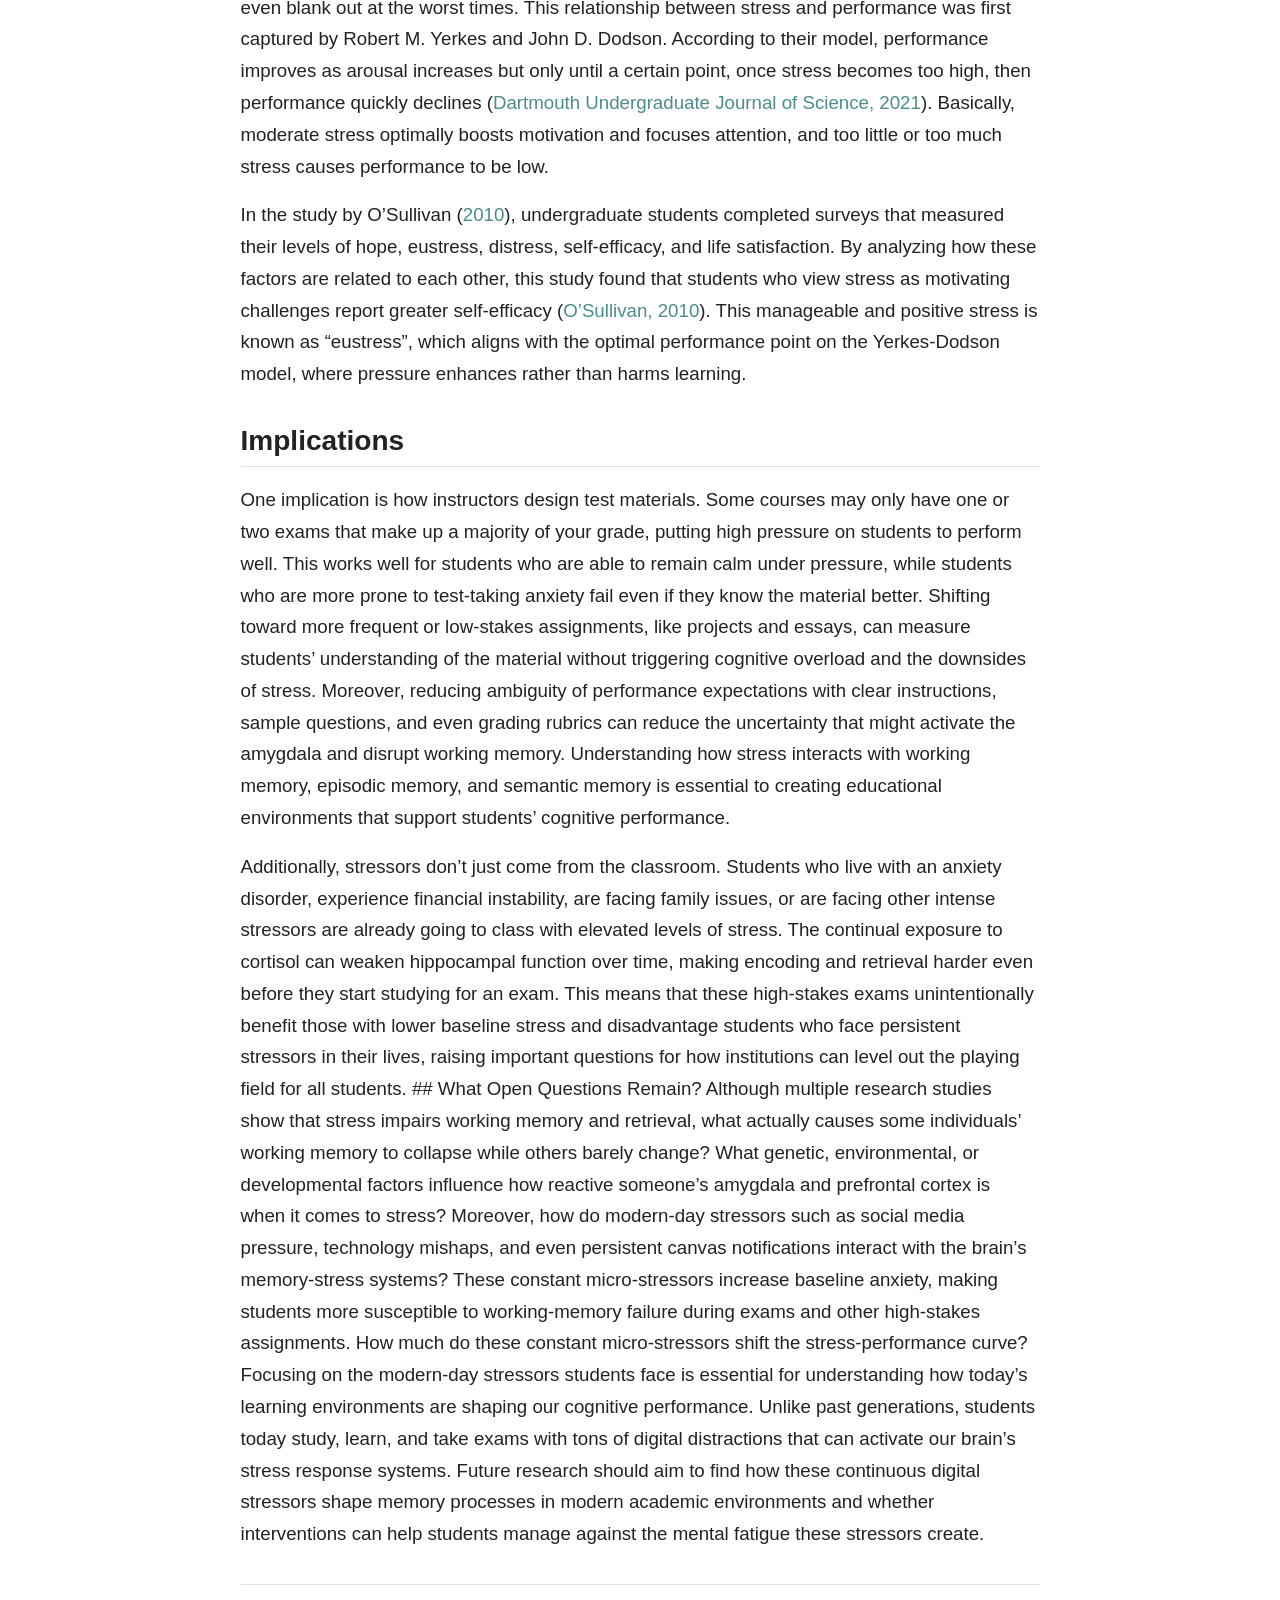
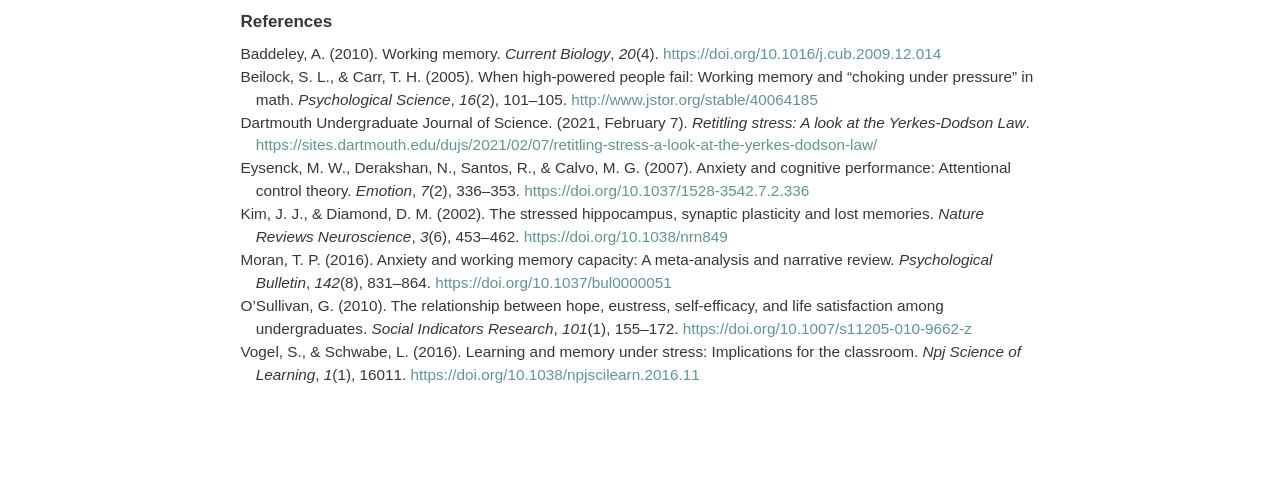
==== commit 94003f01: "Render and update website" ====
--- a/docs/articles/stress-memory/index.html
+++ b/docs/articles/stress-memory/index.html
@@ -7,7 +7,6 @@
 <meta name="viewport" content="width=device-width, initial-scale=1.0, user-scalable=yes">
 
 <meta name="author" content="Fabiola Campuzano">
-<meta name="dcterms.date" content="2025-12-01">
 <meta name="description" content="How does anxiety affect learning and memory? How about test-taking anxiety in particular? Is there such a thing as ‘good’ stress?">
 
 <title>Why Your Brain Fails You at the Worst Possible Time – Fabiola Campuzano</title>
@@ -177,12 +176,6 @@
           </div>
   </div>
     
-    <div>
-    <div class="quarto-title-meta-heading">Published</div>
-    <div class="quarto-title-meta-contents">
-      <p class="date">December 1, 2025</p>
-    </div>
-  </div>
   
     
   </div>
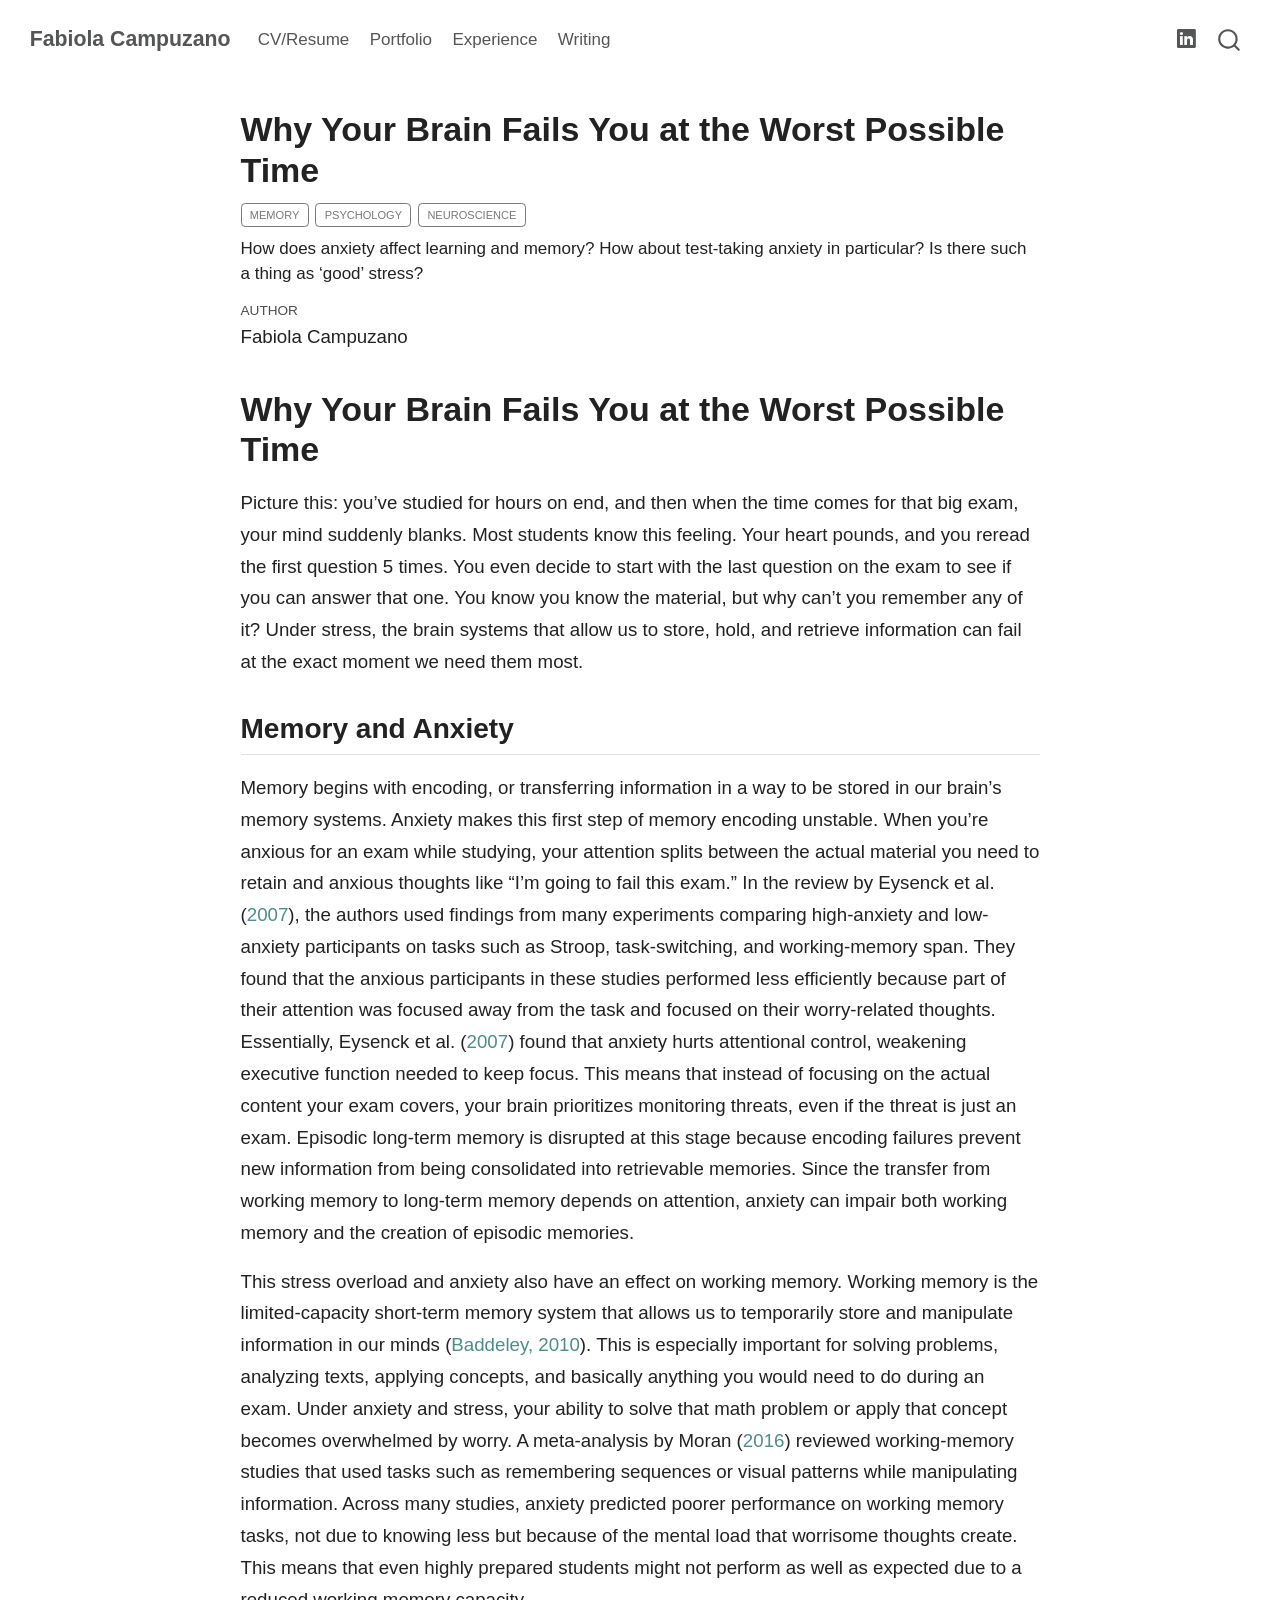
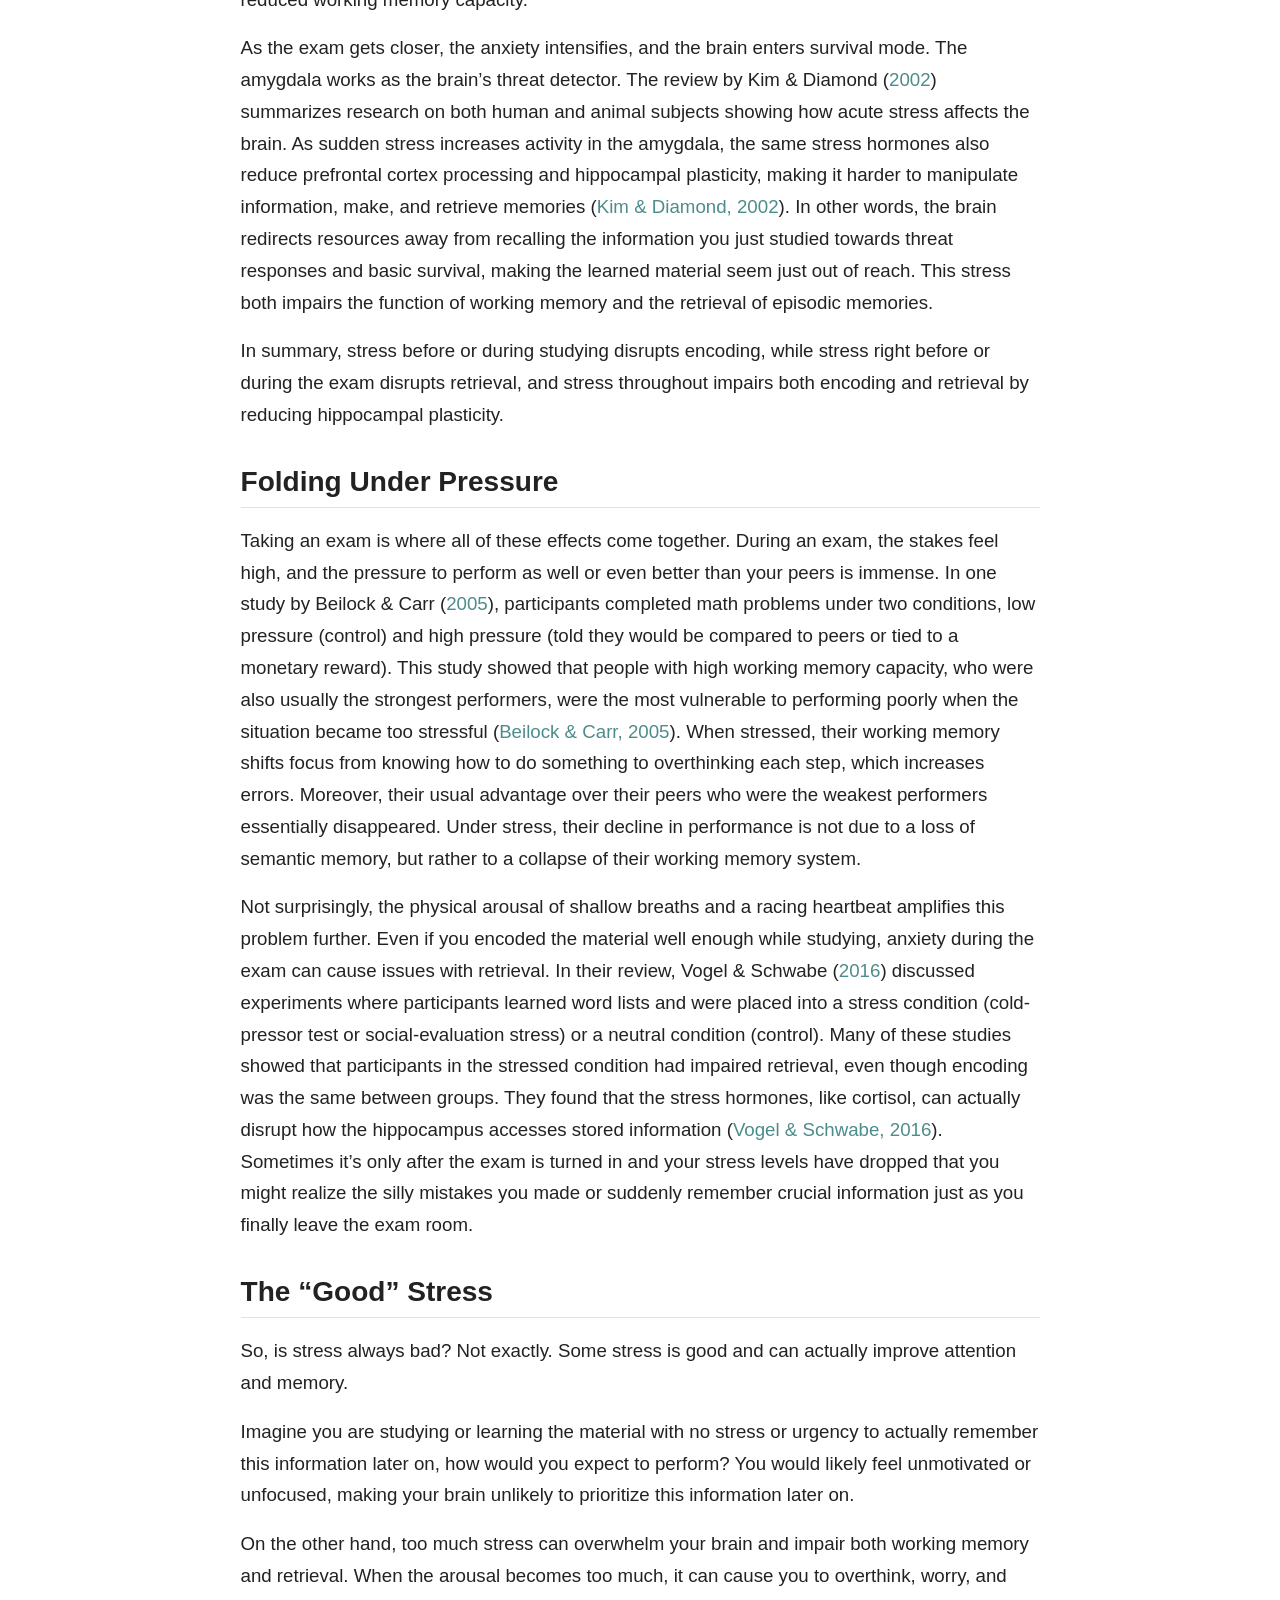
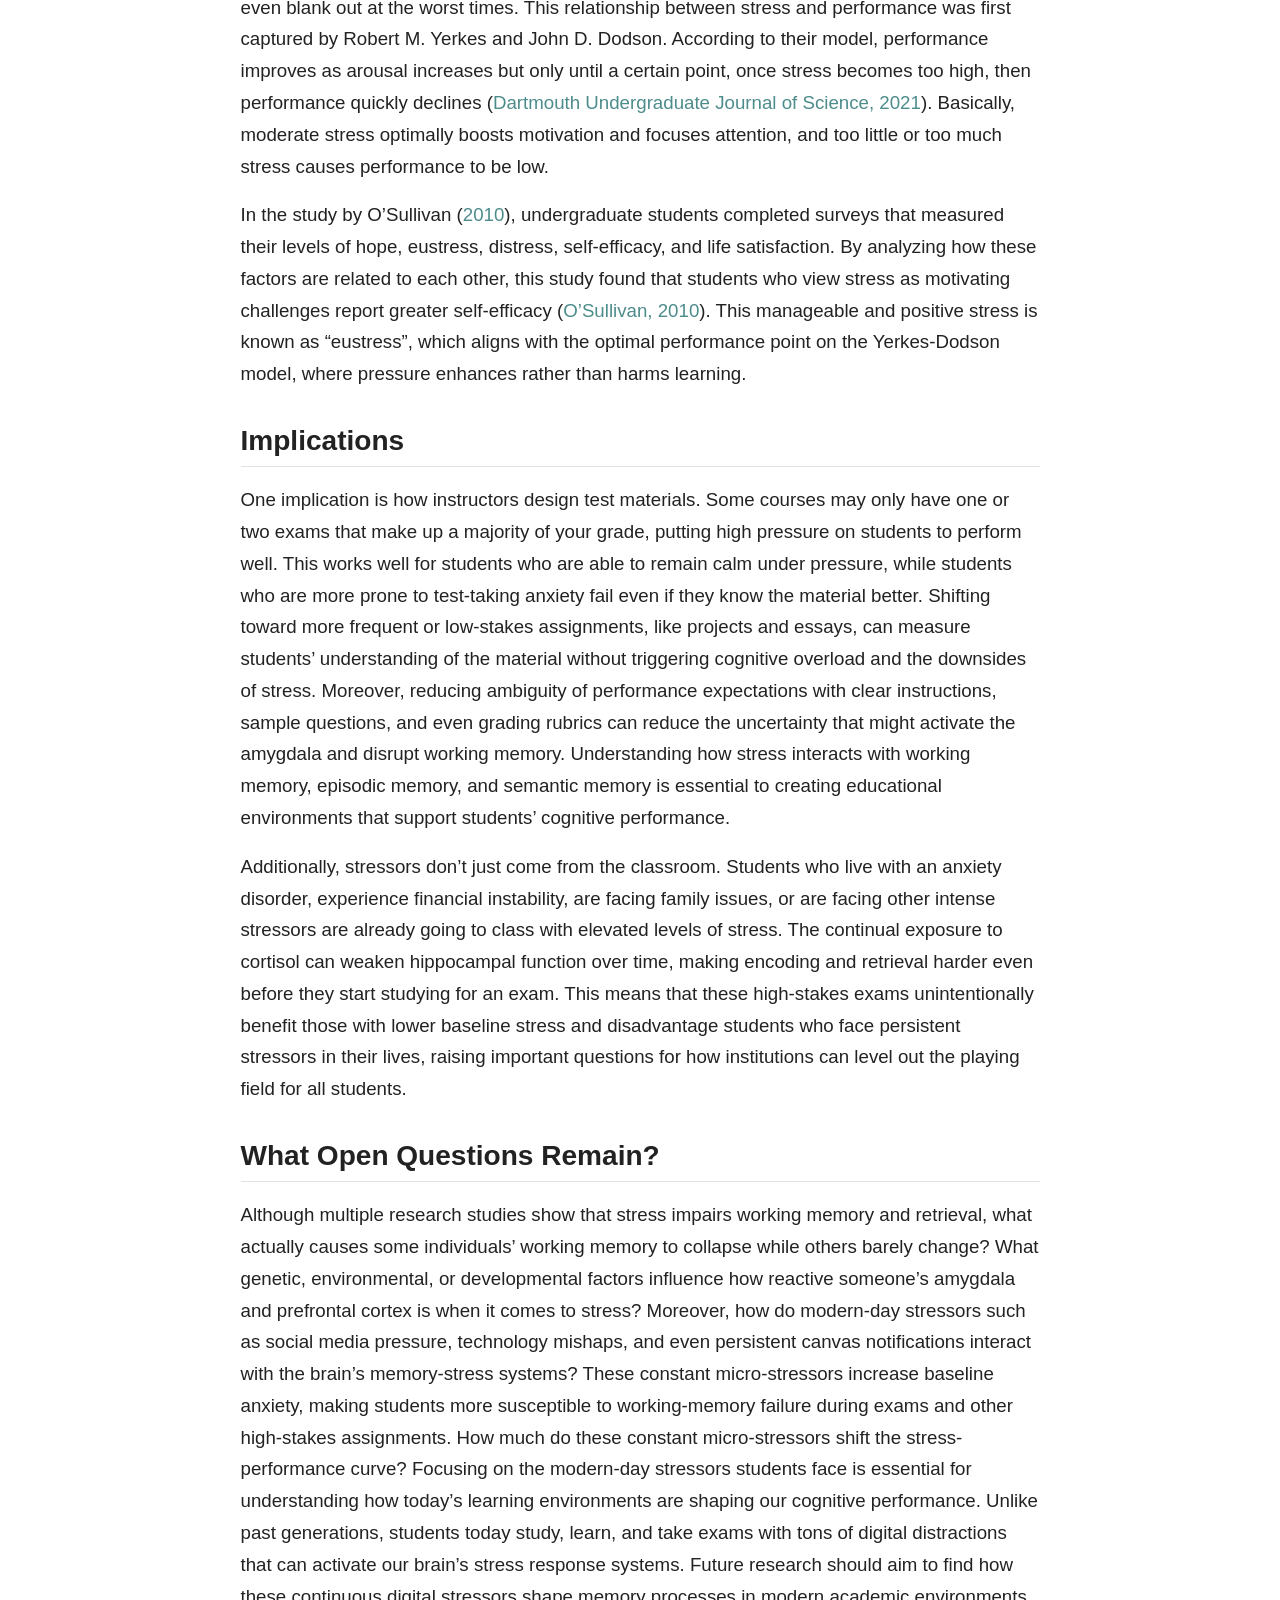
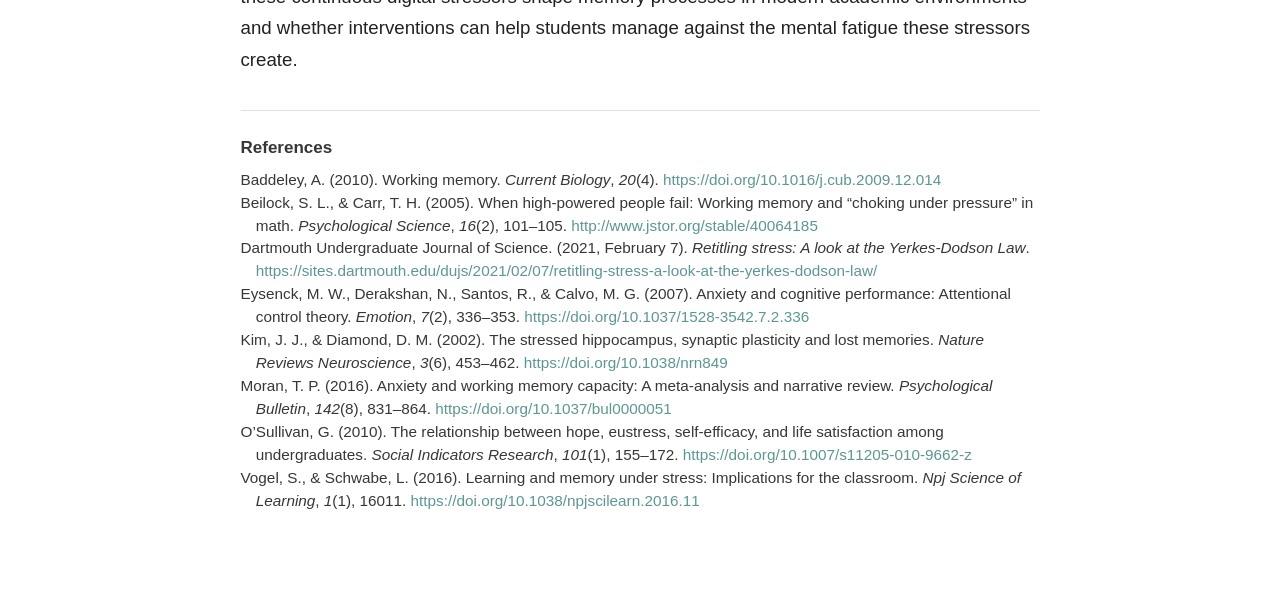
==== commit 02eed470: "Render and update website" ====
--- a/docs/articles/stress-memory/index.html
+++ b/docs/articles/stress-memory/index.html
@@ -210,7 +210,11 @@
 <section id="implications" class="level2">
 <h2 class="anchored" data-anchor-id="implications">Implications</h2>
 <p>One implication is how instructors design test materials. Some courses may only have one or two exams that make up a majority of your grade, putting high pressure on students to perform well. This works well for students who are able to remain calm under pressure, while students who are more prone to test-taking anxiety fail even if they know the material better. Shifting toward more frequent or low-stakes assignments, like projects and essays, can measure students’ understanding of the material without triggering cognitive overload and the downsides of stress. Moreover, reducing ambiguity of performance expectations with clear instructions, sample questions, and even grading rubrics can reduce the uncertainty that might activate the amygdala and disrupt working memory. Understanding how stress interacts with working memory, episodic memory, and semantic memory is essential to creating educational environments that support students’ cognitive performance.</p>
-<p>Additionally, stressors don’t just come from the classroom. Students who live with an anxiety disorder, experience financial instability, are facing family issues, or are facing other intense stressors are already going to class with elevated levels of stress. The continual exposure to cortisol can weaken hippocampal function over time, making encoding and retrieval harder even before they start studying for an exam. This means that these high-stakes exams unintentionally benefit those with lower baseline stress and disadvantage students who face persistent stressors in their lives, raising important questions for how institutions can level out the playing field for all students. ## What Open Questions Remain? Although multiple research studies show that stress impairs working memory and retrieval, what actually causes some individuals’ working memory to collapse while others barely change? What genetic, environmental, or developmental factors influence how reactive someone’s amygdala and prefrontal cortex is when it comes to stress? Moreover, how do modern-day stressors such as social media pressure, technology mishaps, and even persistent canvas notifications interact with the brain’s memory-stress systems? These constant micro-stressors increase baseline anxiety, making students more susceptible to working-memory failure during exams and other high-stakes assignments. How much do these constant micro-stressors shift the stress-performance curve? Focusing on the modern-day stressors students face is essential for understanding how today’s learning environments are shaping our cognitive performance. Unlike past generations, students today study, learn, and take exams with tons of digital distractions that can activate our brain’s stress response systems. Future research should aim to find how these continuous digital stressors shape memory processes in modern academic environments and whether interventions can help students manage against the mental fatigue these stressors create.</p>
+<p>Additionally, stressors don’t just come from the classroom. Students who live with an anxiety disorder, experience financial instability, are facing family issues, or are facing other intense stressors are already going to class with elevated levels of stress. The continual exposure to cortisol can weaken hippocampal function over time, making encoding and retrieval harder even before they start studying for an exam. This means that these high-stakes exams unintentionally benefit those with lower baseline stress and disadvantage students who face persistent stressors in their lives, raising important questions for how institutions can level out the playing field for all students.</p>
+</section>
+<section id="what-open-questions-remain" class="level2">
+<h2 class="anchored" data-anchor-id="what-open-questions-remain">What Open Questions Remain?</h2>
+<p>Although multiple research studies show that stress impairs working memory and retrieval, what actually causes some individuals’ working memory to collapse while others barely change? What genetic, environmental, or developmental factors influence how reactive someone’s amygdala and prefrontal cortex is when it comes to stress? Moreover, how do modern-day stressors such as social media pressure, technology mishaps, and even persistent canvas notifications interact with the brain’s memory-stress systems? These constant micro-stressors increase baseline anxiety, making students more susceptible to working-memory failure during exams and other high-stakes assignments. How much do these constant micro-stressors shift the stress-performance curve? Focusing on the modern-day stressors students face is essential for understanding how today’s learning environments are shaping our cognitive performance. Unlike past generations, students today study, learn, and take exams with tons of digital distractions that can activate our brain’s stress response systems. Future research should aim to find how these continuous digital stressors shape memory processes in modern academic environments and whether interventions can help students manage against the mental fatigue these stressors create.</p>
 
 
 
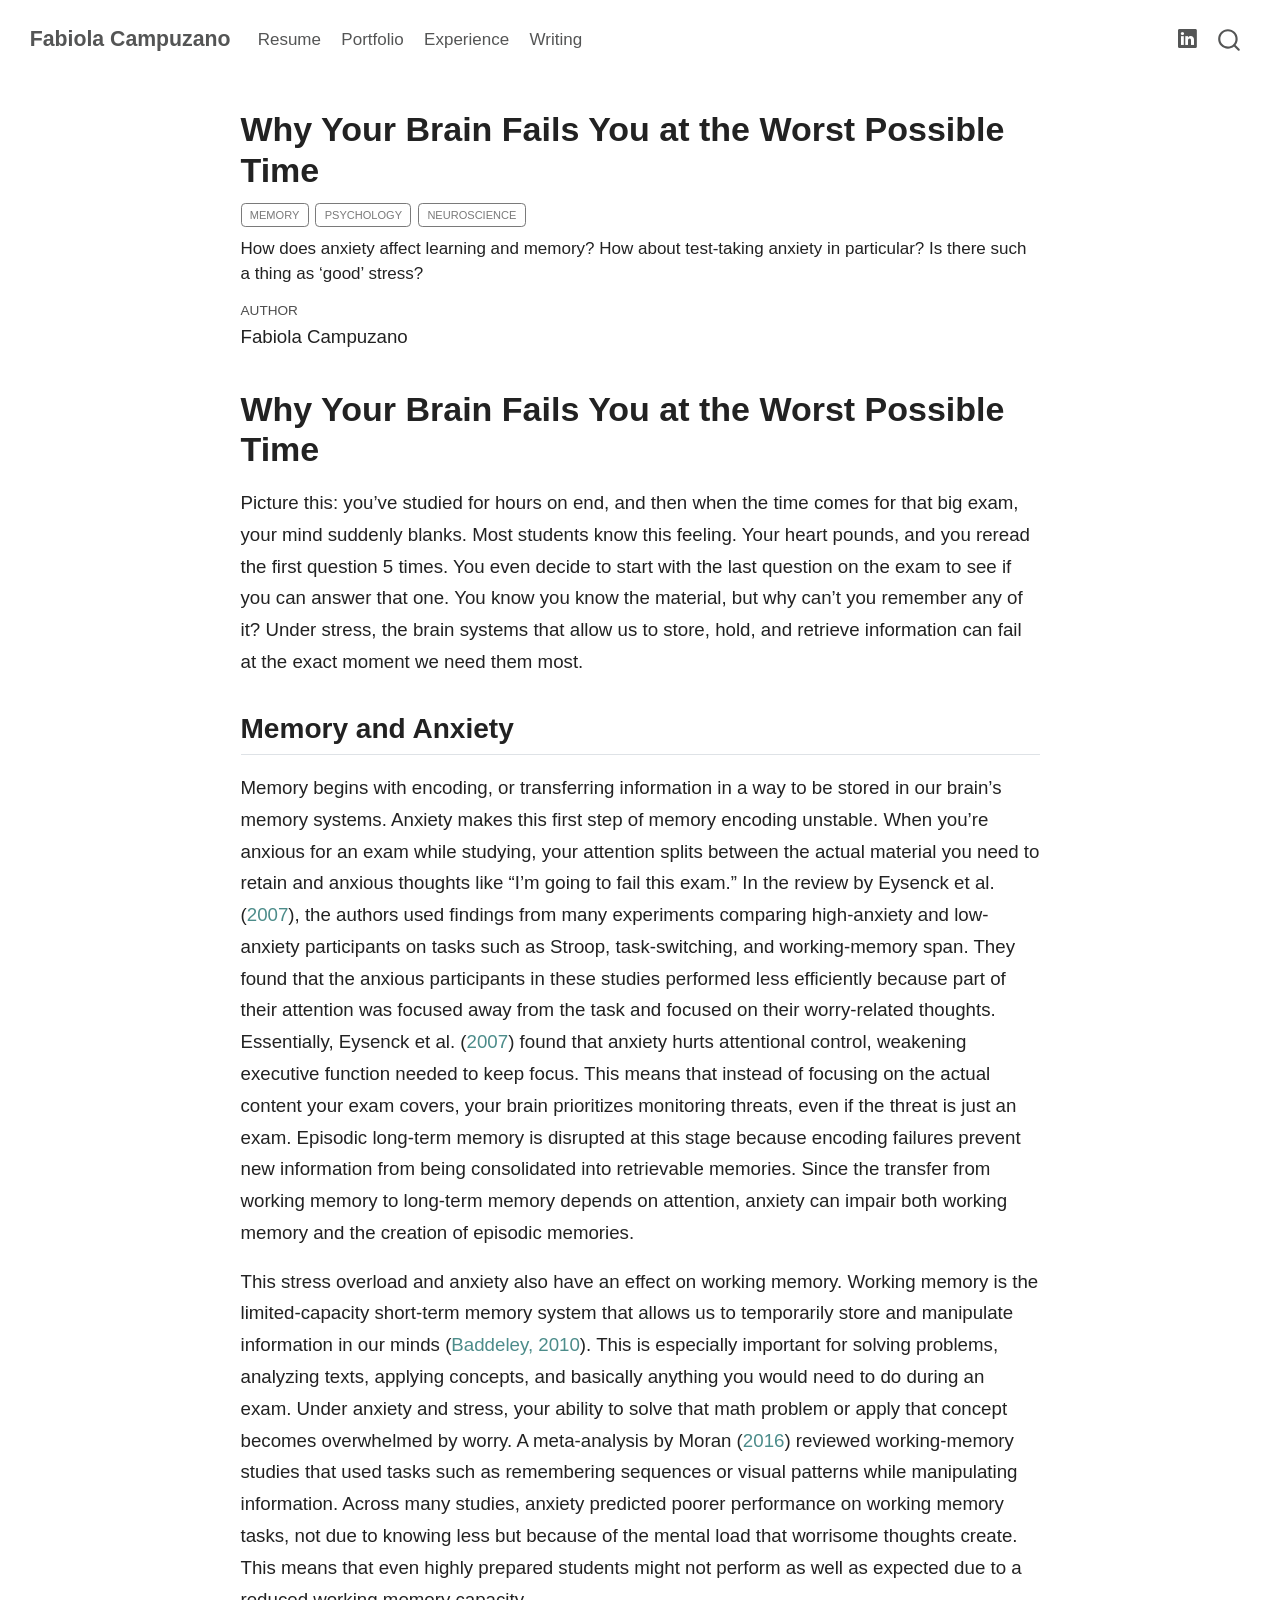
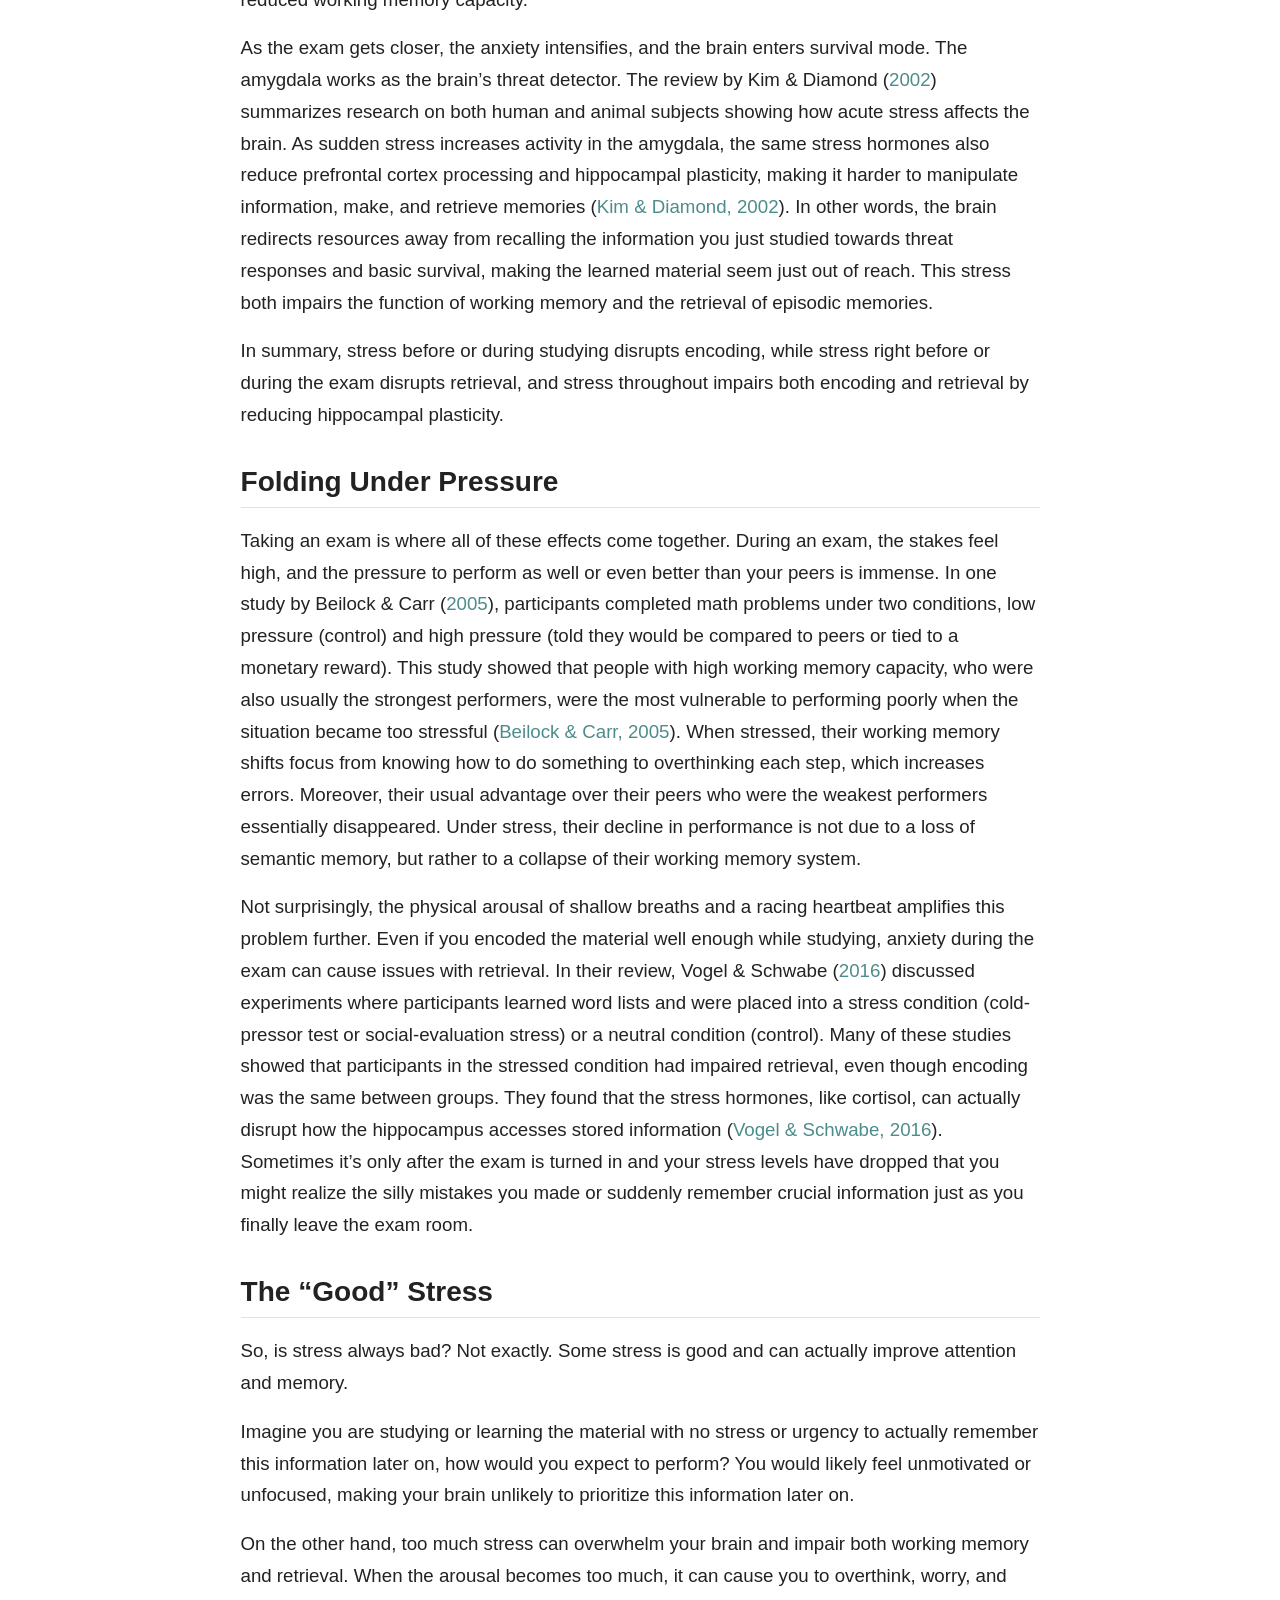
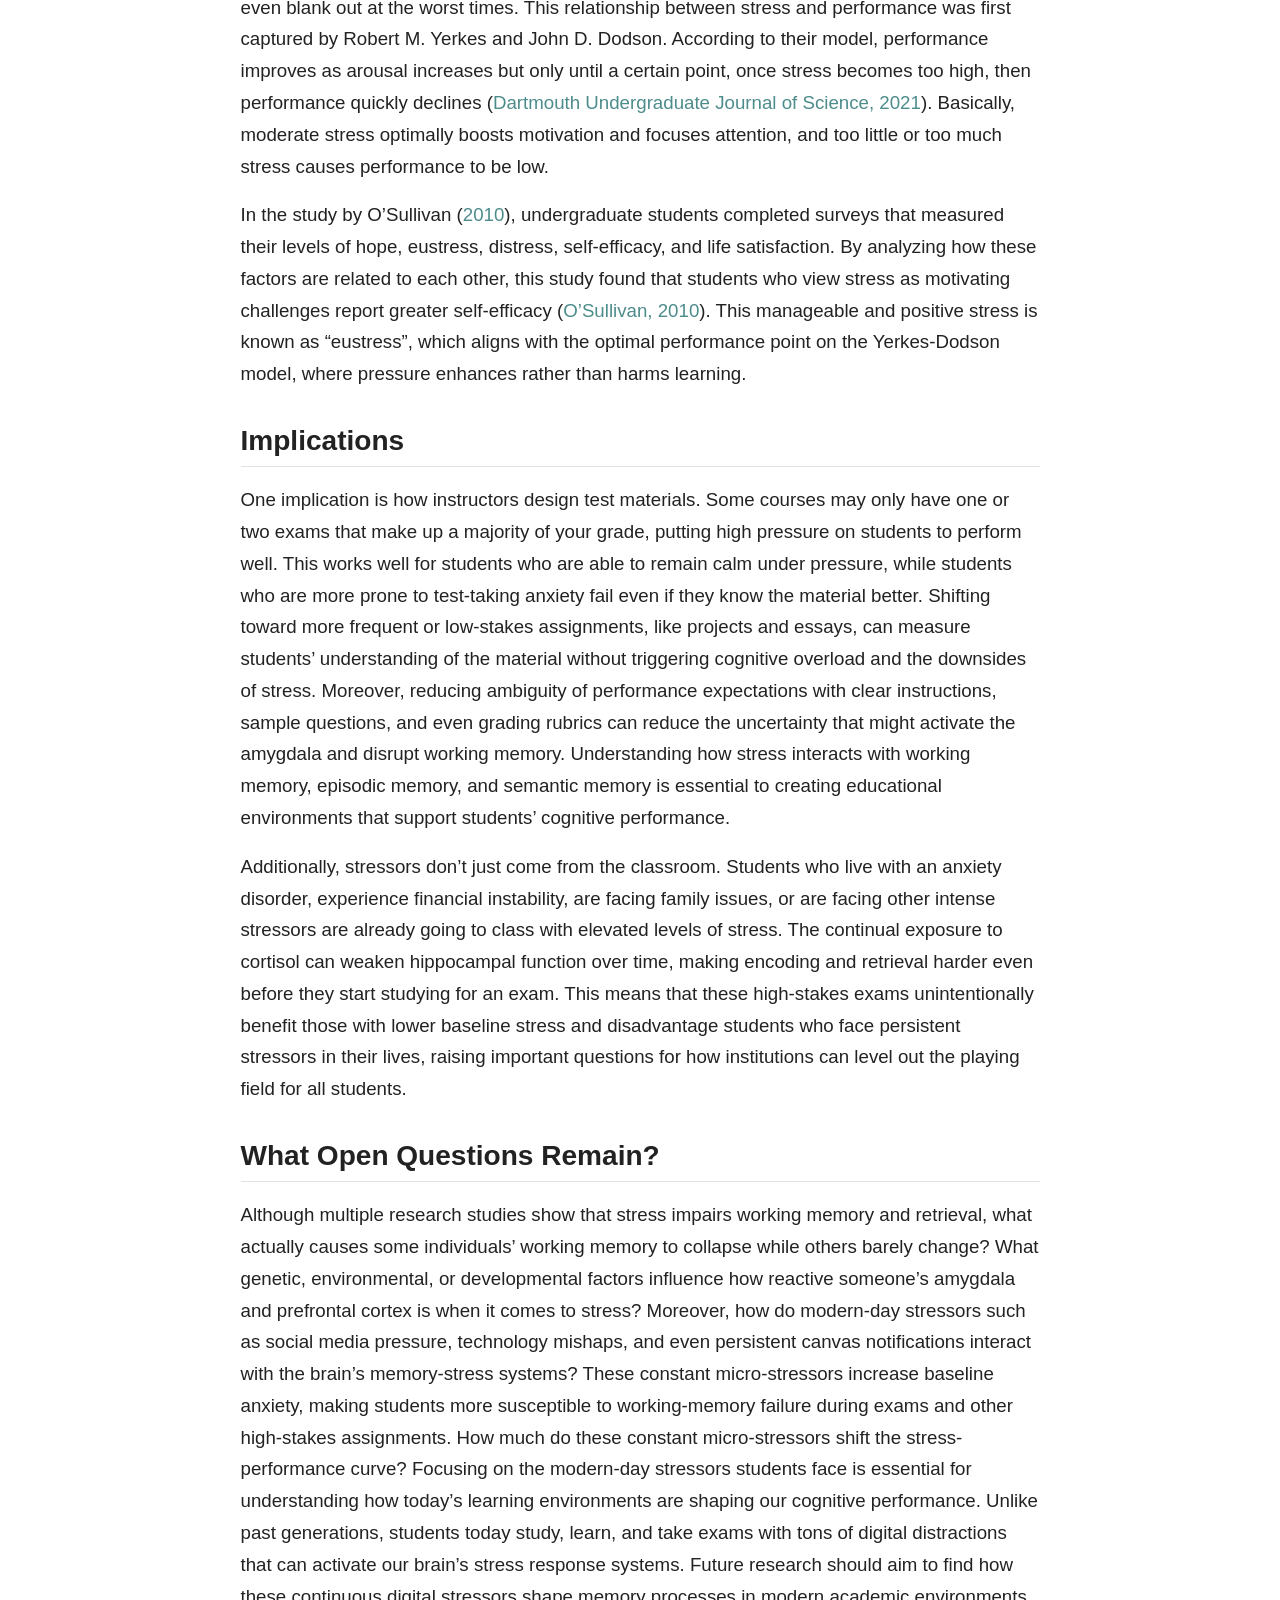
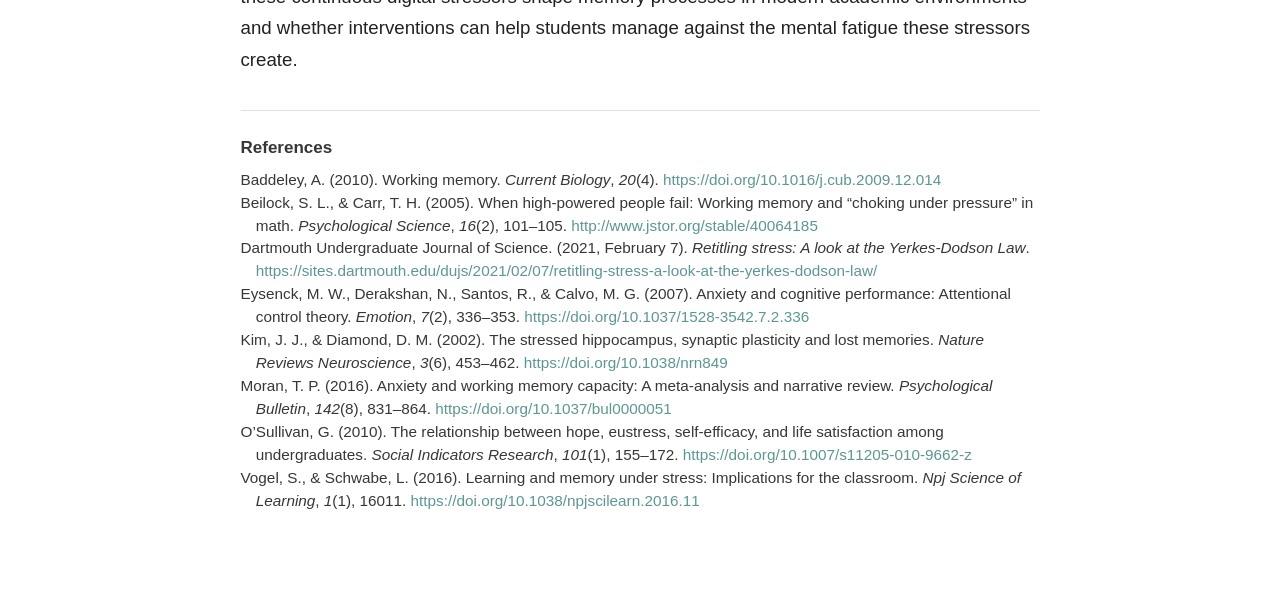
==== commit bd16bcd5: "Render and update website" ====
--- a/docs/articles/stress-memory/index.html
+++ b/docs/articles/stress-memory/index.html
@@ -114,7 +114,7 @@
             <ul class="navbar-nav navbar-nav-scroll me-auto">
   <li class="nav-item">
     <a class="nav-link" href="../../files/fabiola_campuzano_resume.pdf"> 
-<span class="menu-text">CV/Resume</span></a>
+<span class="menu-text">Resume</span></a>
   </li>  
   <li class="nav-item">
     <a class="nav-link" href="../../projects.html"> 
